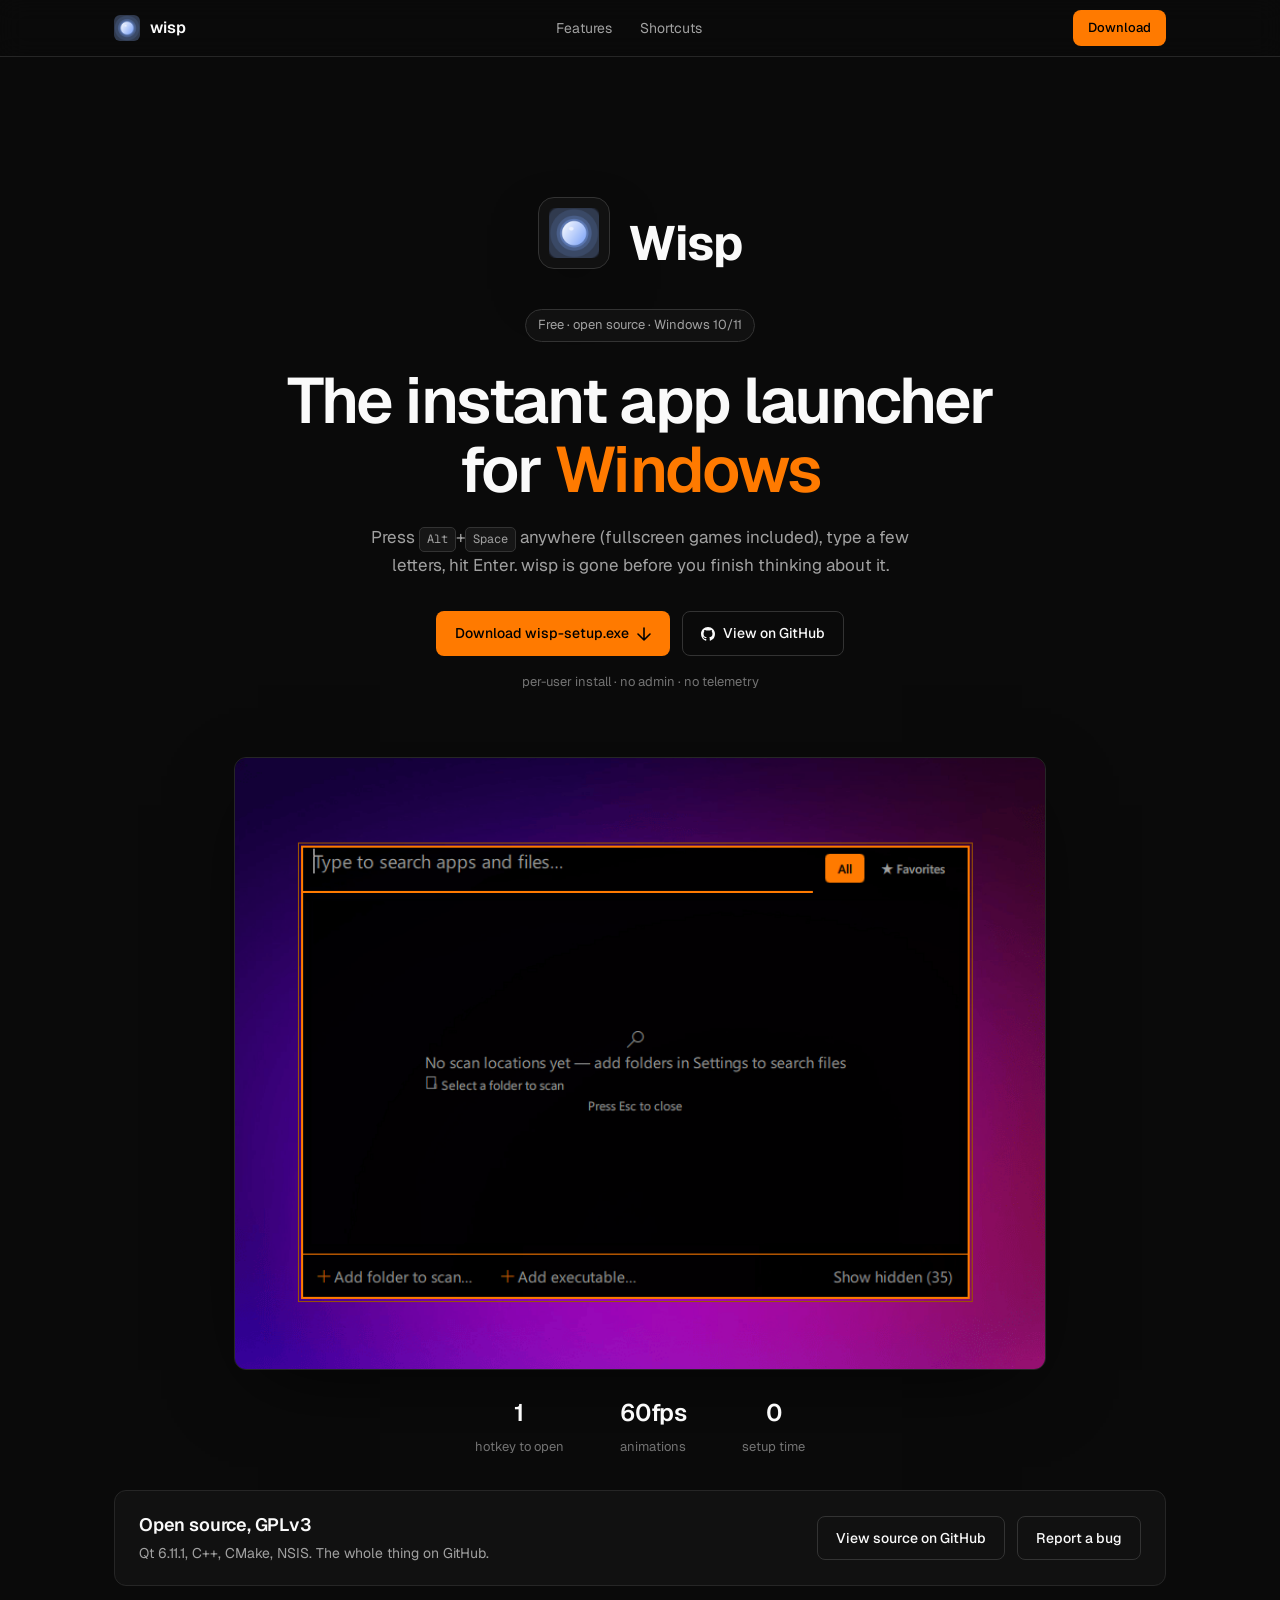
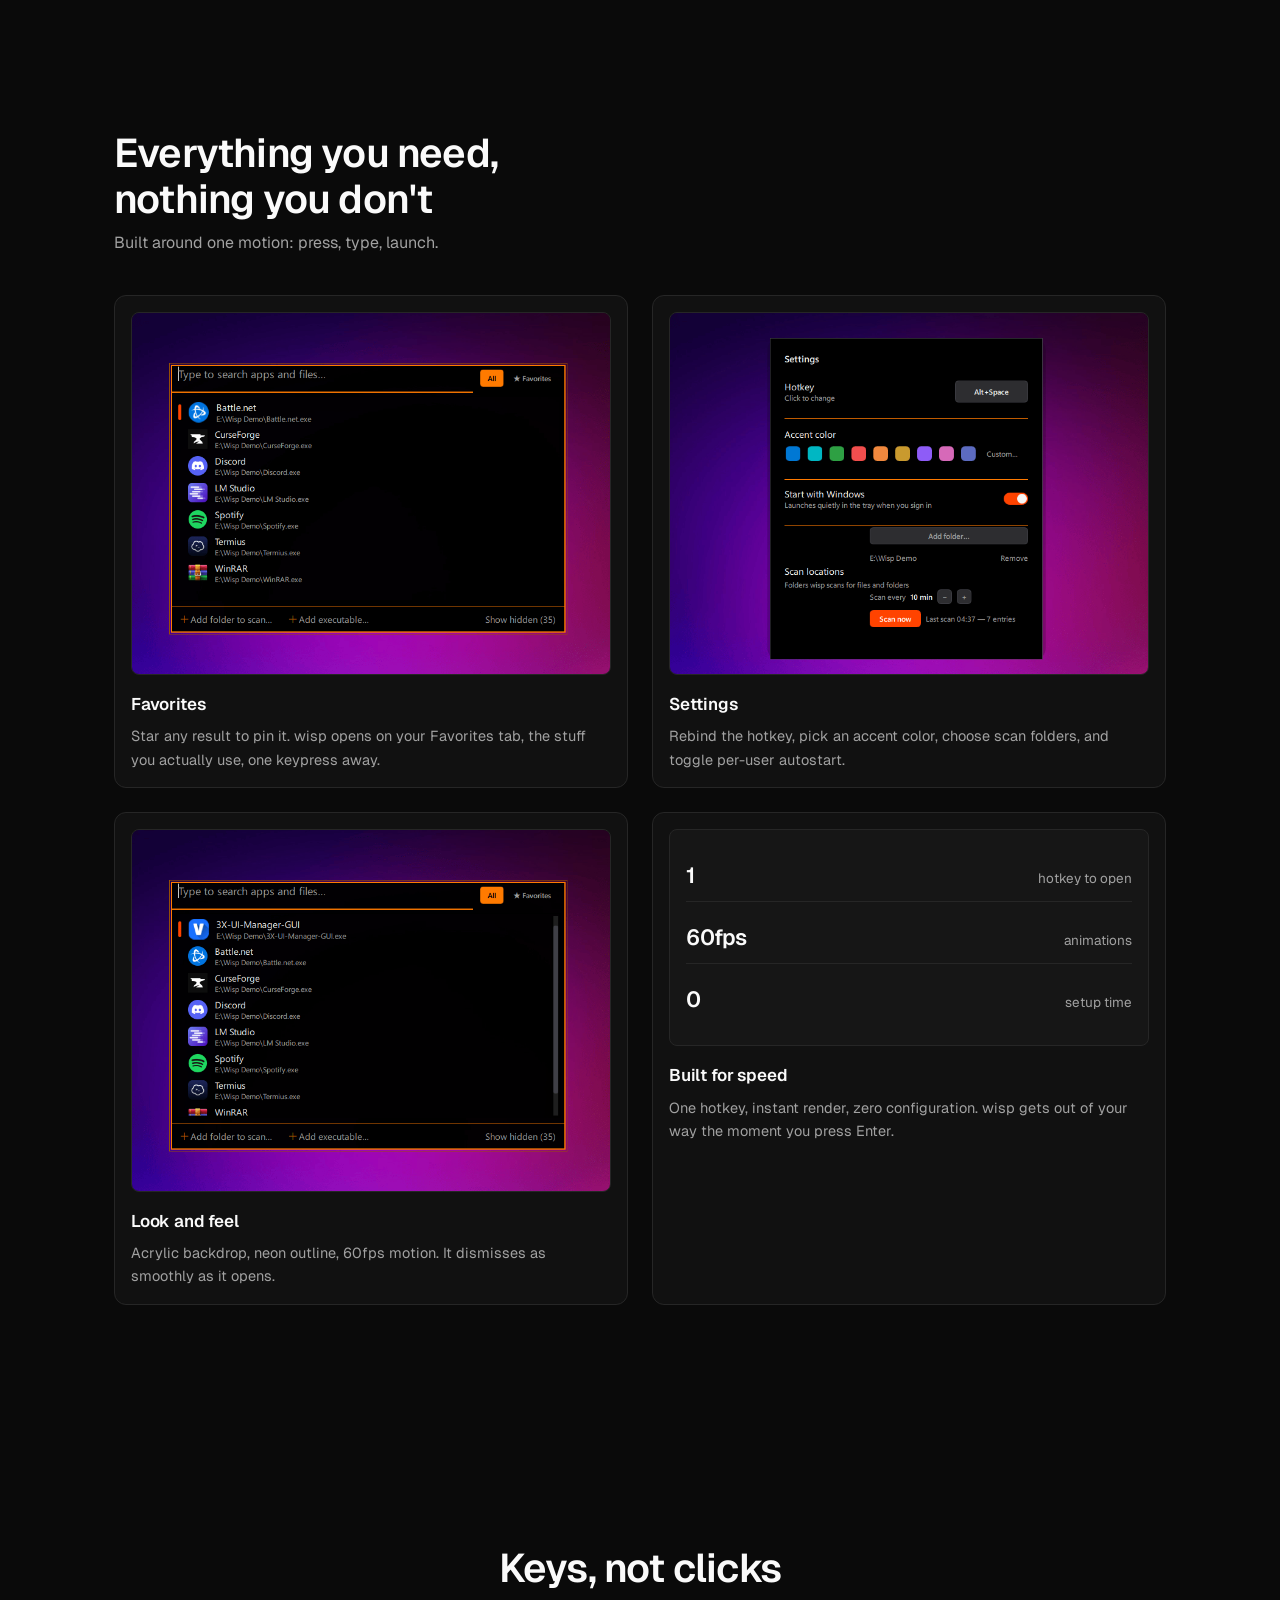
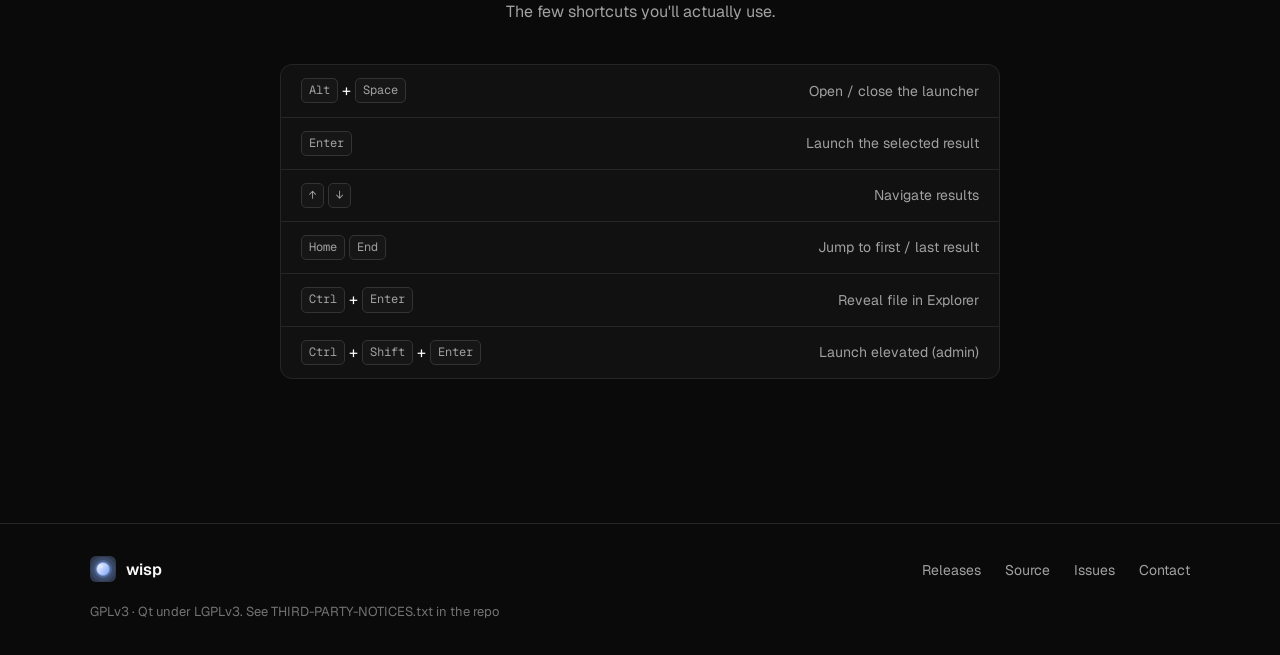
==== index.html @ 3f0ee471 "Replace duplicate shortcuts card with speed stats" ====
<!DOCTYPE html>
<html lang="en">
<head>
<meta charset="UTF-8">
<meta name="viewport" content="width=device-width, initial-scale=1.0">
<title>wisp | instant app launcher for Windows</title>
<meta name="description" content="wisp is an instant app launcher for Windows 10/11. Press Alt+Space, type a few letters, press Enter.">
<link rel="icon" href="data:image/svg+xml,%3Csvg xmlns='http://www.w3.org/2000/svg' viewBox='0 0 32 32'%3E%3Crect x='1' y='1' width='30' height='30' rx='6' fill='%23111111' stroke='%23FF7A00' stroke-width='2'/%3E%3Cpath d='M8 8h3v16H8zM13 11h3v13h-3zM18 8h3v16h-3z' fill='%23FF7A00'/%3E%3C/svg%3E">
<link rel="preconnect" href="https://fonts.googleapis.com">
<link rel="preconnect" href="https://fonts.gstatic.com" crossorigin>
<link href="https://fonts.googleapis.com/css2?family=Geist:wght@400;500;600;700&family=Geist+Mono:wght@400;500&display=swap" rel="stylesheet">
<link rel="stylesheet" href="assets/style.css">
</head>
<body>

<header class="nav">
  <div class="nav__inner">
    <a class="nav__brand" href="#top">
      <img class="nav__mark" src="assets/icons/wisp-01.png" alt="">
      <span class="nav__name">wisp</span>
    </a>
    <nav class="nav__links" aria-label="Primary">
      <a href="#features">Features</a>
      <a href="#shortcuts">Shortcuts</a>
    </nav>
    <div class="nav__actions">
      <a class="btn btn--primary btn--sm" href="https://github.com/ThisIsDara/Wisp/releases/latest">Download</a>
    </div>
  </div>
</header>

<main id="top">

  <section class="hero">
    <div class="hero__inner">
      <div class="hero__brand reveal">
        <img class="hero__icon" src="assets/icons/wisp-01.png" alt="wisp icon">
        <span class="hero__brand-name">Wisp</span>
      </div>
      <div class="badge reveal">Free · open source · Windows 10/11</div>
      <h1 class="hero__title reveal">The instant app launcher<br>for <span class="accent">Windows</span></h1>
      <p class="hero__lede reveal">
        Press <span class="key">Alt</span>+<span class="key">Space</span> anywhere (fullscreen games included),
        type a few letters, hit Enter. wisp is gone before you finish thinking about it.
      </p>
      <div class="hero__cta reveal">
        <a class="btn btn--primary" href="https://github.com/ThisIsDara/Wisp/releases/latest">
          Download wisp-setup.exe
          <svg width="14" height="14" viewBox="0 0 14 14" fill="none" aria-hidden="true"><path d="M7 1v12M1 7l6 6 6-6" stroke="currentColor" stroke-width="1.6" stroke-linecap="round" stroke-linejoin="round"/></svg>
        </a>
        <a class="btn btn--ghost" href="https://github.com/ThisIsDara/Wisp">
          <svg width="14" height="14" viewBox="0 0 16 16" fill="currentColor" aria-hidden="true"><path d="M8 0C3.58 0 0 3.58 0 8c0 3.54 2.29 6.53 5.47 7.59.4.07.55-.17.55-.38 0-.19-.01-.82-.01-1.49-2.01.37-2.53-.49-2.69-.94-.09-.23-.48-.94-.82-1.13-.28-.15-.68-.52-.01-.53.63-.01 1.08.58 1.23.82.72 1.21 1.87.87 2.33.66.07-.52.28-.87.51-1.07-1.78-.2-3.64-.89-3.64-3.95 0-.87.31-1.59.82-2.15-.08-.2-.36-1.02.08-2.12 0 0 .67-.21 2.2.82.64-.18 1.32-.27 2-.27s1.36.09 2 .27c1.53-1.04 2.2-.82 2.2-.82.44 1.1.16 1.92.08 2.12.51.56.82 1.27.82 2.15 0 3.07-1.87 3.75-3.65 3.95.29.25.54.73.54 1.48 0 1.07-.01 1.93-.01 2.2 0 .21.15.46.55.38A8.01 8.01 0 0 0 16 8c0-4.42-3.58-8-8-8Z"/></svg>
          View on GitHub
        </a>
      </div>
      <p class="hero__note reveal">per-user install · no admin · no telemetry</p>
    </div>
  </section>

  <section class="shot reveal">
    <div class="shot__frame">
      <img src="assets/gifs/instant-launch.gif" alt="wisp opening instantly and launching an app">
    </div>
    <div class="shot__stats">
      <div class="stat"><strong>1</strong><span>hotkey to open</span></div>
      <div class="stat"><strong>60fps</strong><span>animations</span></div>
      <div class="stat"><strong>0</strong><span>setup time</span></div>
    </div>
  </section>

  <section class="openband" id="open-source">
    <div class="openband__inner reveal">
      <div class="openband__copy">
        <h2 class="openband__title">Open source, GPLv3</h2>
        <p class="openband__sub">Qt 6.11.1, C++, CMake, NSIS. The whole thing on GitHub.</p>
      </div>
      <div class="openband__actions">
        <a class="btn btn--ghost" href="https://github.com/ThisIsDara/Wisp">View source on GitHub</a>
        <a class="btn btn--ghost" href="https://github.com/ThisIsDara/Wisp/issues">Report a bug</a>
      </div>
    </div>
  </section>

  <section class="features" id="features">
    <div class="section-head reveal">
      <h2 class="section-title">Everything you need,<br>nothing you don't</h2>
      <p class="section-sub">Built around one motion: press, type, launch.</p>
    </div>

    <div class="feature-grid">
      <article class="feature-card reveal">
        <div class="feature-card__media">
          <img src="assets/gifs/favorites.gif" alt="starring a result as a favorite in wisp" loading="lazy">
        </div>
        <h3 class="feature-card__title">Favorites</h3>
        <p class="feature-card__text">Star any result to pin it. wisp opens on your Favorites tab, the stuff you actually use, one keypress away.</p>
      </article>

      <article class="feature-card reveal">
        <div class="feature-card__media">
          <img src="assets/gifs/settings.gif" alt="wisp settings window" loading="lazy">
        </div>
        <h3 class="feature-card__title">Settings</h3>
        <p class="feature-card__text">Rebind the hotkey, pick an accent color, choose scan folders, and toggle per-user autostart.</p>
      </article>

      <article class="feature-card reveal">
        <div class="feature-card__media">
          <img src="assets/gifs/feel.gif" alt="wisp look and feel" loading="lazy">
        </div>
        <h3 class="feature-card__title">Look and feel</h3>
        <p class="feature-card__text">Acrylic backdrop, neon outline, 60fps motion. It dismisses as smoothly as it opens.</p>
      </article>

      <article class="feature-card reveal">
        <div class="feature-card__media feature-card__media--plain">
          <div class="feature-card__stats">
            <div class="feature-card__stat"><strong>1</strong><span>hotkey to open</span></div>
            <div class="feature-card__stat"><strong>60fps</strong><span>animations</span></div>
            <div class="feature-card__stat"><strong>0</strong><span>setup time</span></div>
          </div>
        </div>
        <h3 class="feature-card__title">Built for speed</h3>
        <p class="feature-card__text">One hotkey, instant render, zero configuration. wisp gets out of your way the moment you press Enter.</p>
      </article>
    </div>
  </section>

  <section class="shortcuts" id="shortcuts">
    <div class="section-head section-head--center reveal">
      <h2 class="section-title">Keys, not clicks</h2>
      <p class="section-sub">The few shortcuts you'll actually use.</p>
    </div>

    <div class="keymap reveal">
      <div class="keymap__row"><span class="keymap__keys"><span class="key">Alt</span>+<span class="key">Space</span></span><span class="keymap__what">Open / close the launcher</span></div>
      <div class="keymap__row"><span class="keymap__keys"><span class="key">Enter</span></span><span class="keymap__what">Launch the selected result</span></div>
      <div class="keymap__row"><span class="keymap__keys"><span class="key">↑</span><span class="key">↓</span></span><span class="keymap__what">Navigate results</span></div>
      <div class="keymap__row"><span class="keymap__keys"><span class="key">Home</span><span class="key">End</span></span><span class="keymap__what">Jump to first / last result</span></div>
      <div class="keymap__row"><span class="keymap__keys"><span class="key">Ctrl</span>+<span class="key">Enter</span></span><span class="keymap__what">Reveal file in Explorer</span></div>
      <div class="keymap__row"><span class="keymap__keys"><span class="key">Ctrl</span>+<span class="key">Shift</span>+<span class="key">Enter</span></span><span class="keymap__what">Launch elevated (admin)</span></div>
    </div>
  </section>

</main>

<footer class="foot">
  <div class="foot__inner">
    <a class="foot__brand" href="#top">
      <img class="nav__mark" src="assets/icons/wisp-01.png" alt="">
      <span class="foot__name">wisp</span>
    </a>
    <ul class="foot__links">
      <li><a href="https://github.com/ThisIsDara/Wisp/releases">Releases</a></li>
      <li><a href="https://github.com/ThisIsDara/Wisp">Source</a></li>
      <li><a href="https://github.com/ThisIsDara/Wisp/issues">Issues</a></li>
      <li><a href="mailto:1380katana@gmail.com">Contact</a></li>
    </ul>
    <p class="foot__legal">GPLv3 · Qt under LGPLv3. See THIRD-PARTY-NOTICES.txt in the repo</p>
  </div>
</footer>

<script src="assets/app.js"></script>
</body>
</html>
---- assets/style.css ----
/* wisp website. Dark & simple (SaaS-style). Single orange accent on a
   near-black surface. Type: Geist (Linear/Vercel family). */

:root {
  --bg: #0a0a0a;
  --surface: #111111;
  --surface-2: #161616;
  --border: #262626;
  --border-strong: #333333;
  --text: #fafafa;
  --text-2: #a1a1a1;
  --text-3: #737373;
  --accent: #ff7a00;
  --accent-strong: #ff8f2a;
  --sans: "Geist", "Segoe UI Variable", "Segoe UI", sans-serif;
  --mono: "Geist Mono", ui-monospace, monospace;
  --radius: 12px;
  --radius-sm: 8px;
}

* { margin: 0; padding: 0; box-sizing: border-box; }

html { scroll-behavior: smooth; }

body {
  background: var(--bg);
  color: var(--text);
  font-family: var(--sans);
  font-size: 16px;
  line-height: 1.6;
  -webkit-font-smoothing: antialiased;
}

::selection { background: var(--accent); color: #000; }

a { color: inherit; }

/* ---------- nav ---------- */

.nav {
  position: sticky;
  top: 0;
  z-index: 100;
  background: rgba(10, 10, 10, 0.8);
  backdrop-filter: blur(12px);
  border-bottom: 1px solid var(--border);
}

.nav__inner {
  max-width: 1100px;
  margin: 0 auto;
  padding: 0 24px;
  height: 56px;
  display: flex;
  align-items: center;
  justify-content: space-between;
  gap: 24px;
}

.nav__brand { display: flex; align-items: center; gap: 10px; text-decoration: none; }

.nav__mark {
  width: 26px;
  height: 26px;
  border-radius: 6px;
  object-fit: contain;
}

.hero__icon {
  width: 88px;
  height: 88px;
  border-radius: 18px;
  border: 1px solid var(--border-strong);
  background: var(--surface);
  padding: 10px;
  object-fit: contain;
  margin-bottom: 20px;
  box-shadow: 0 16px 48px -16px rgba(0, 0, 0, 0.7);
}

.nav__name { font-weight: 600; font-size: 16px; letter-spacing: -0.01em; }

.nav__links { display: flex; gap: 28px; }

.nav__links a {
  color: var(--text-2);
  text-decoration: none;
  font-size: 14px;
  transition: color 140ms ease;
}

.nav__links a:hover { color: var(--text); }

.btn {
  display: inline-flex;
  align-items: center;
  justify-content: center;
  gap: 8px;
  padding: 10px 18px;
  border-radius: var(--radius-sm);
  font-family: var(--sans);
  font-size: 14px;
  font-weight: 500;
  text-decoration: none;
  cursor: pointer;
  border: 1px solid transparent;
  transition: background 140ms ease, border-color 140ms ease, color 140ms ease, transform 140ms ease;
}

.btn:hover { transform: translateY(-1px); }

.btn--sm { padding: 7px 14px; font-size: 13px; }

.btn--primary { background: var(--accent); color: #000; }

.btn--primary:hover { background: var(--accent-strong); }

.btn--ghost { border-color: var(--border-strong); color: var(--text); }

.btn--ghost:hover { border-color: var(--text-2); }

/* ---------- hero ---------- */

.hero { padding: clamp(80px, 12vw, 140px) 24px clamp(40px, 6vw, 64px); }

.hero__inner { max-width: 760px; margin: 0 auto; text-align: center; }

.badge {
  display: inline-block;
  padding: 5px 12px;
  border: 1px solid var(--border-strong);
  border-radius: 999px;
  background: var(--surface);
  color: var(--text-2);
  font-size: 13px;
  margin-bottom: 24px;
}

.hero__brand {
  display: flex;
  align-items: center;
  justify-content: center;
  gap: 18px;
  margin: 0 auto 20px;
}

.hero__icon {
  width: 72px;
  height: 72px;
  border-radius: 16px;
  border: 1px solid var(--border-strong);
  background: var(--surface);
  padding: 10px;
  object-fit: contain;
  box-shadow: 0 24px 64px -20px rgba(0, 0, 0, 0.8);
}

.hero__brand-name {
  font-size: clamp(34px, 5vw, 48px);
  font-weight: 700;
  letter-spacing: -0.02em;
}

.hero__title {
  font-size: clamp(40px, 6.5vw, 64px);
  font-weight: 600;
  letter-spacing: -0.03em;
  line-height: 1.08;
  margin-bottom: 20px;
}

.accent { color: var(--accent); }

.hero__lede {
  color: var(--text-2);
  font-size: 17px;
  max-width: 54ch;
  margin: 0 auto 32px;
}

.hero__cta { display: flex; gap: 12px; justify-content: center; flex-wrap: wrap; }

.hero__note {
  margin-top: 16px;
  color: var(--text-3);
  font-size: 13px;
}

/* ---------- hero shot ---------- */

.shot { padding: 0 24px 0; max-width: 860px; margin: 0 auto; }

.shot__frame {
  border: 1px solid var(--border);
  border-radius: var(--radius);
  overflow: hidden;
  background: var(--surface);
  box-shadow: 0 24px 80px -24px rgba(0, 0, 0, 0.8);
}

.shot__frame img { display: block; width: 100%; height: auto; }

.shot__stats {
  display: flex;
  justify-content: center;
  gap: 56px;
  padding: 24px 0 8px;
  flex-wrap: wrap;
}

.stat { text-align: center; }

.stat strong {
  display: block;
  font-size: 24px;
  font-weight: 600;
  letter-spacing: -0.02em;
  color: var(--text);
}

.stat span { font-size: 13px; color: var(--text-3); }

/* ---------- open source band ---------- */

.openband {
  padding: 24px;
  max-width: 1100px;
  margin: 0 auto;
}

.openband__inner {
  display: flex;
  align-items: center;
  justify-content: space-between;
  gap: 24px;
  flex-wrap: wrap;
  border: 1px solid var(--border);
  border-radius: var(--radius);
  background: var(--surface);
  padding: 20px 24px;
}

.openband__title { font-size: 18px; font-weight: 600; letter-spacing: -0.01em; }

.openband__sub { margin-top: 2px; color: var(--text-2); font-size: 14px; }

.openband__actions { display: flex; gap: 12px; flex-wrap: wrap; }

/* ---------- sections ---------- */

.features, .shortcuts, .build { padding: clamp(72px, 10vw, 120px) 24px; max-width: 1100px; margin: 0 auto; }

.section-head { margin-bottom: 40px; }

.section-head--center { text-align: center; }

.section-title {
  font-size: clamp(28px, 4vw, 40px);
  font-weight: 600;
  letter-spacing: -0.02em;
  line-height: 1.15;
}

.section-sub { margin-top: 8px; color: var(--text-2); }

/* ---------- feature cards ---------- */

.feature-grid {
  display: grid;
  grid-template-columns: repeat(auto-fit, minmax(min(420px, 100%), 1fr));
  gap: 24px;
}

.feature-card {
  border: 1px solid var(--border);
  border-radius: var(--radius);
  background: var(--surface);
  padding: 16px;
  transition: border-color 140ms ease;
}

.feature-card:hover { border-color: var(--border-strong); }

.feature-card__media {
  border-radius: var(--radius-sm);
  overflow: hidden;
  background: var(--surface-2);
  border: 1px solid var(--border);
}

.feature-card__media img { display: block; width: 100%; height: auto; }

.feature-card__media--plain { padding: 20px 16px; }

.feature-card__stats {
  display: flex;
  flex-direction: column;
  gap: 10px;
}

.feature-card__stat {
  display: flex;
  align-items: baseline;
  justify-content: space-between;
  gap: 12px;
  padding: 8px 0;
  border-bottom: 1px solid var(--border);
}

.feature-card__stat:last-child { border-bottom: none; }

.feature-card__stat strong { font-size: 22px; font-weight: 600; letter-spacing: -0.02em; }

.feature-card__stat span { color: var(--text-2); font-size: 13.5px; }

.feature-card__title { margin-top: 16px; font-size: 17px; font-weight: 600; letter-spacing: -0.01em; }

.feature-card__text { margin-top: 6px; color: var(--text-2); font-size: 14.5px; }

/* ---------- keycaps ---------- */

.key {
  display: inline-block;
  padding: 2px 7px;
  border-radius: 5px;
  border: 1px solid var(--border-strong);
  background: var(--surface-2);
  color: var(--text-2);
  font-family: var(--mono);
  font-size: 12px;
  line-height: 1.6;
  white-space: nowrap;
}

/* ---------- keymap ---------- */

.keymap {
  border: 1px solid var(--border);
  border-radius: var(--radius);
  background: var(--surface);
  max-width: 720px;
  margin: 0 auto;
  overflow: hidden;
}

.keymap__row {
  display: flex;
  align-items: center;
  justify-content: space-between;
  gap: 24px;
  padding: 13px 20px;
  border-bottom: 1px solid var(--border);
}

.keymap__row:last-child { border-bottom: none; }

.keymap__keys { display: flex; align-items: center; gap: 4px; }

.keymap__what { color: var(--text-2); font-size: 14px; }

.build__links { display: flex; gap: 12px; justify-content: center; margin-top: 28px; flex-wrap: wrap; }

/* ---------- footer ---------- */

.foot { border-top: 1px solid var(--border); padding: 32px 24px; margin-top: 24px; }

.foot__inner {
  max-width: 1100px;
  margin: 0 auto;
  display: flex;
  align-items: center;
  justify-content: space-between;
  gap: 20px;
  flex-wrap: wrap;
}

.foot__brand { display: flex; align-items: center; gap: 10px; text-decoration: none; }

.foot__name { font-weight: 600; }

.foot__links { list-style: none; display: flex; gap: 24px; }

.foot__links a { color: var(--text-2); text-decoration: none; font-size: 14px; transition: color 140ms ease; }

.foot__links a:hover { color: var(--text); }

.foot__legal { color: var(--text-3); font-size: 13px; width: 100%; }

/* ---------- reveal ---------- */

.reveal { opacity: 0; transform: translateY(12px); transition: opacity 500ms ease, transform 500ms ease; }

.reveal.in { opacity: 1; transform: none; }

/* stagger */
.hero .reveal:nth-child(1) { transition-delay: 0ms; }
.hero .reveal:nth-child(2) { transition-delay: 60ms; }
.hero .reveal:nth-child(3) { transition-delay: 120ms; }
.hero .reveal:nth-child(4) { transition-delay: 180ms; }
.hero .reveal:nth-child(5) { transition-delay: 240ms; }
.hero .reveal:nth-child(6) { transition-delay: 300ms; }
.feature-grid .reveal:nth-child(1) { transition-delay: 0ms; }
.feature-grid .reveal:nth-child(2) { transition-delay: 60ms; }
.feature-grid .reveal:nth-child(3) { transition-delay: 120ms; }
.feature-grid .reveal:nth-child(4) { transition-delay: 180ms; }

/* ---------- responsive ---------- */

@media (max-width: 640px) {
  .nav__links { display: none; }
  .shot__stats { gap: 32px; }
  .keymap__row { flex-direction: column; align-items: flex-start; gap: 8px; }
}

@media (prefers-reduced-motion: reduce) {
  *, *::before, *::after { transition: none !important; }
  .reveal { opacity: 1; transform: none; }
}
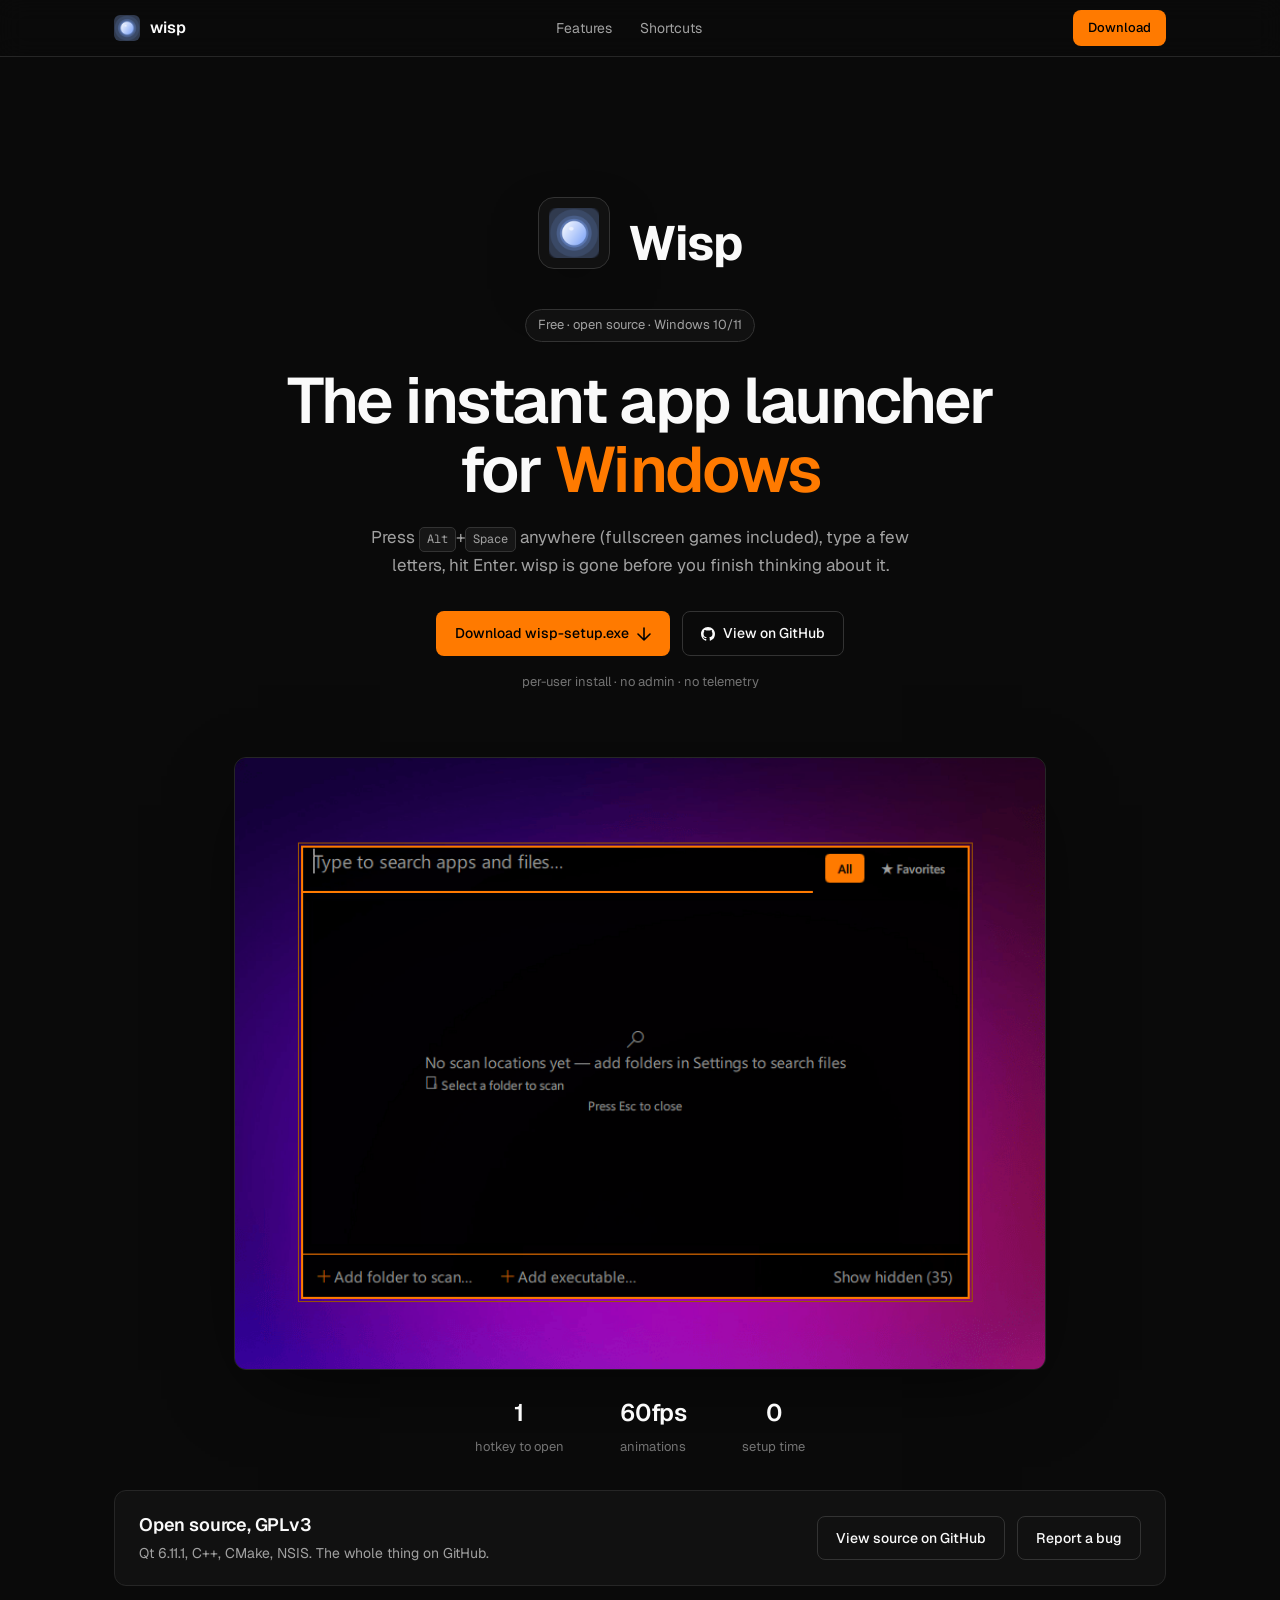
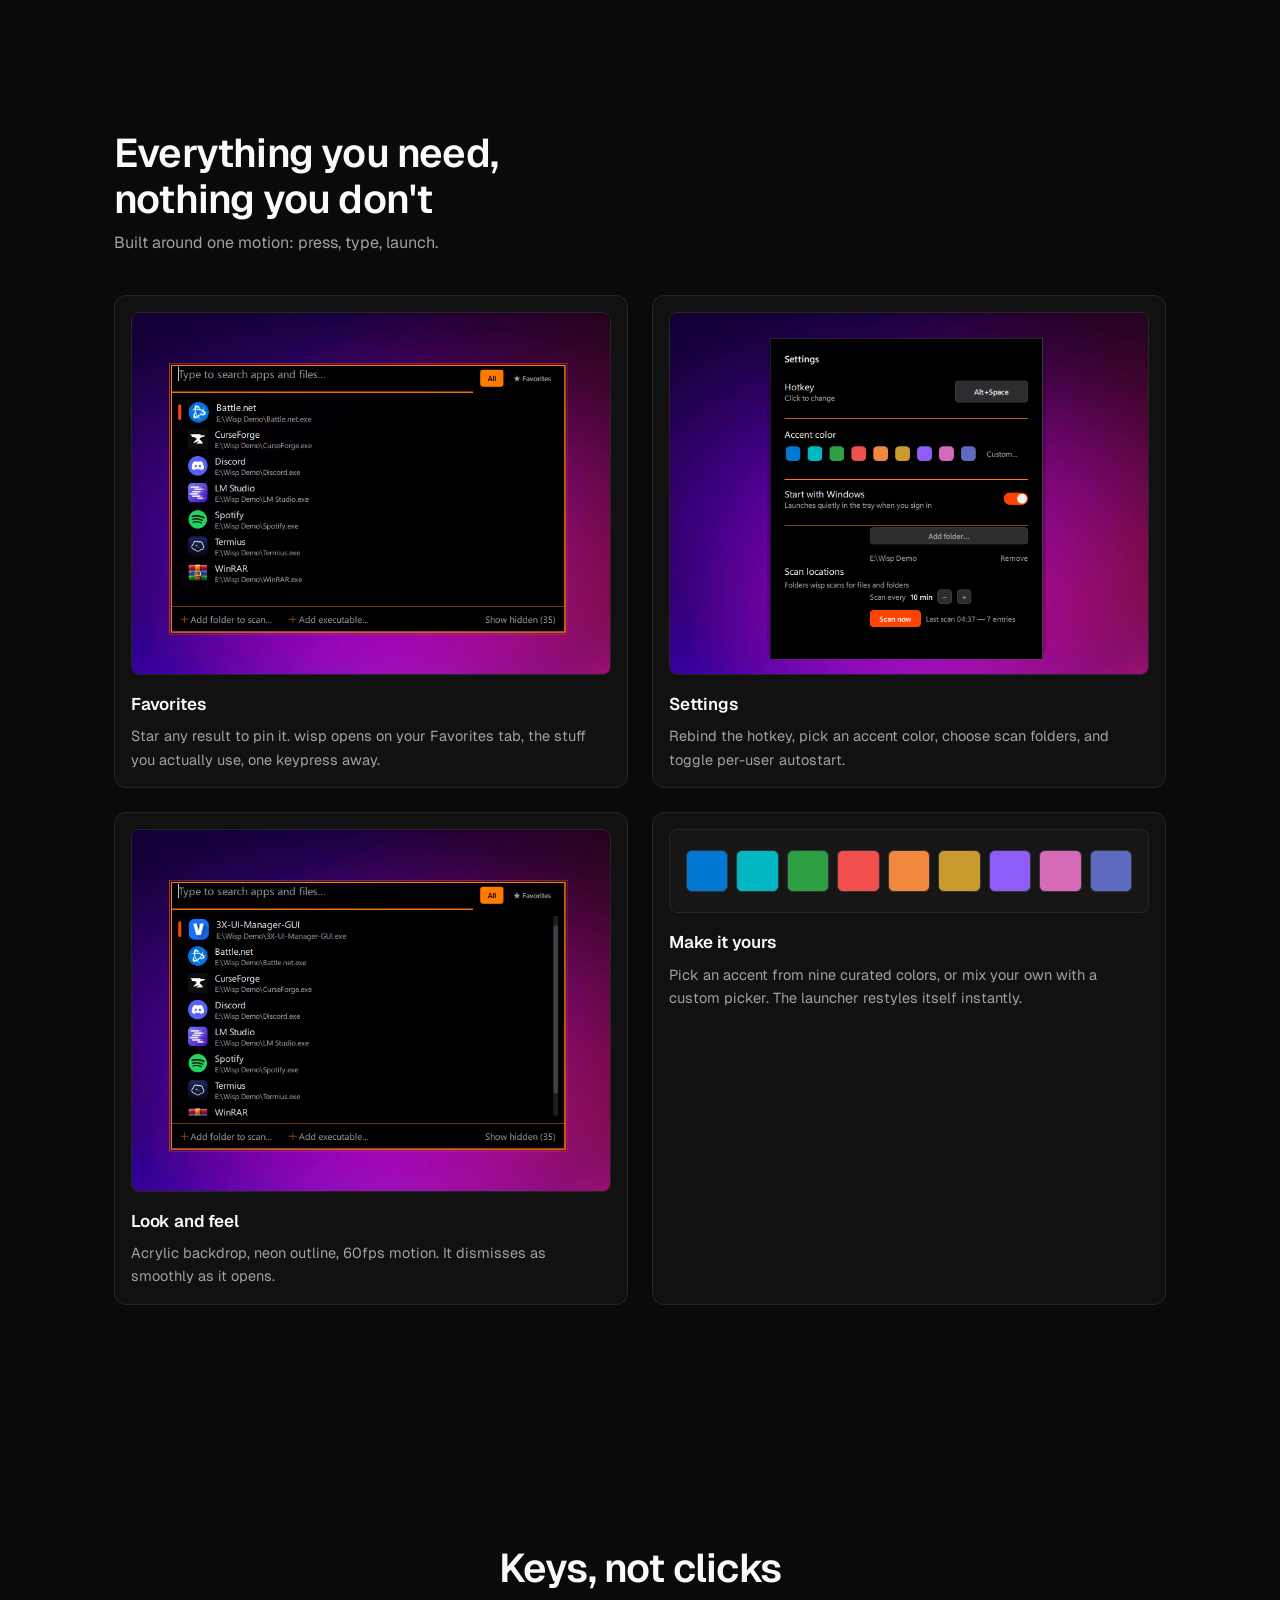
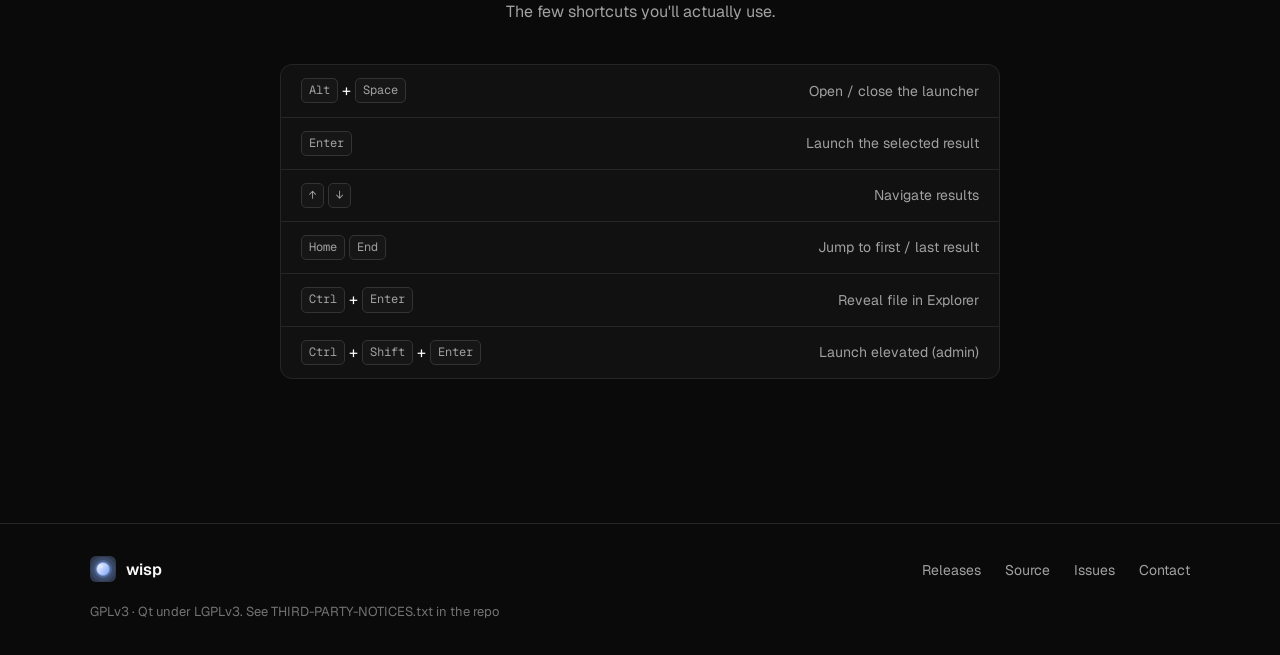
==== commit 139c8511: "Replace stats card with accent color swatches card" ====
--- a/index.html
+++ b/index.html
@@ -114,14 +114,20 @@
 
       <article class="feature-card reveal">
         <div class="feature-card__media feature-card__media--plain">
-          <div class="feature-card__stats">
-            <div class="feature-card__stat"><strong>1</strong><span>hotkey to open</span></div>
-            <div class="feature-card__stat"><strong>60fps</strong><span>animations</span></div>
-            <div class="feature-card__stat"><strong>0</strong><span>setup time</span></div>
+          <div class="feature-card__swatches">
+            <span class="swatch" style="background:#0078D4"></span>
+            <span class="swatch" style="background:#00B7C3"></span>
+            <span class="swatch" style="background:#2EA043"></span>
+            <span class="swatch" style="background:#F14E4E"></span>
+            <span class="swatch" style="background:#F0883E"></span>
+            <span class="swatch" style="background:#C99A2E"></span>
+            <span class="swatch" style="background:#8E5CF7"></span>
+            <span class="swatch" style="background:#D669B8"></span>
+            <span class="swatch" style="background:#5C6BC0"></span>
           </div>
         </div>
-        <h3 class="feature-card__title">Built for speed</h3>
-        <p class="feature-card__text">One hotkey, instant render, zero configuration. wisp gets out of your way the moment you press Enter.</p>
+        <h3 class="feature-card__title">Make it yours</h3>
+        <p class="feature-card__text">Pick an accent from nine curated colors, or mix your own with a custom picker. The launcher restyles itself instantly.</p>
       </article>
     </div>
   </section>
--- a/assets/style.css
+++ b/assets/style.css
@@ -292,26 +292,17 @@
 
 .feature-card__media--plain { padding: 20px 16px; }
 
-.feature-card__stats {
-  display: flex;
-  flex-direction: column;
-  gap: 10px;
-}
-
-.feature-card__stat {
-  display: flex;
-  align-items: baseline;
-  justify-content: space-between;
-  gap: 12px;
-  padding: 8px 0;
-  border-bottom: 1px solid var(--border);
-}
-
-.feature-card__stat:last-child { border-bottom: none; }
-
-.feature-card__stat strong { font-size: 22px; font-weight: 600; letter-spacing: -0.02em; }
-
-.feature-card__stat span { color: var(--text-2); font-size: 13.5px; }
+.feature-card__swatches {
+  display: grid;
+  grid-template-columns: repeat(9, 1fr);
+  gap: 8px;
+}
+
+.swatch {
+  aspect-ratio: 1;
+  border-radius: 6px;
+  border: 1px solid var(--border-strong);
+}
 
 .feature-card__title { margin-top: 16px; font-size: 17px; font-weight: 600; letter-spacing: -0.01em; }
 
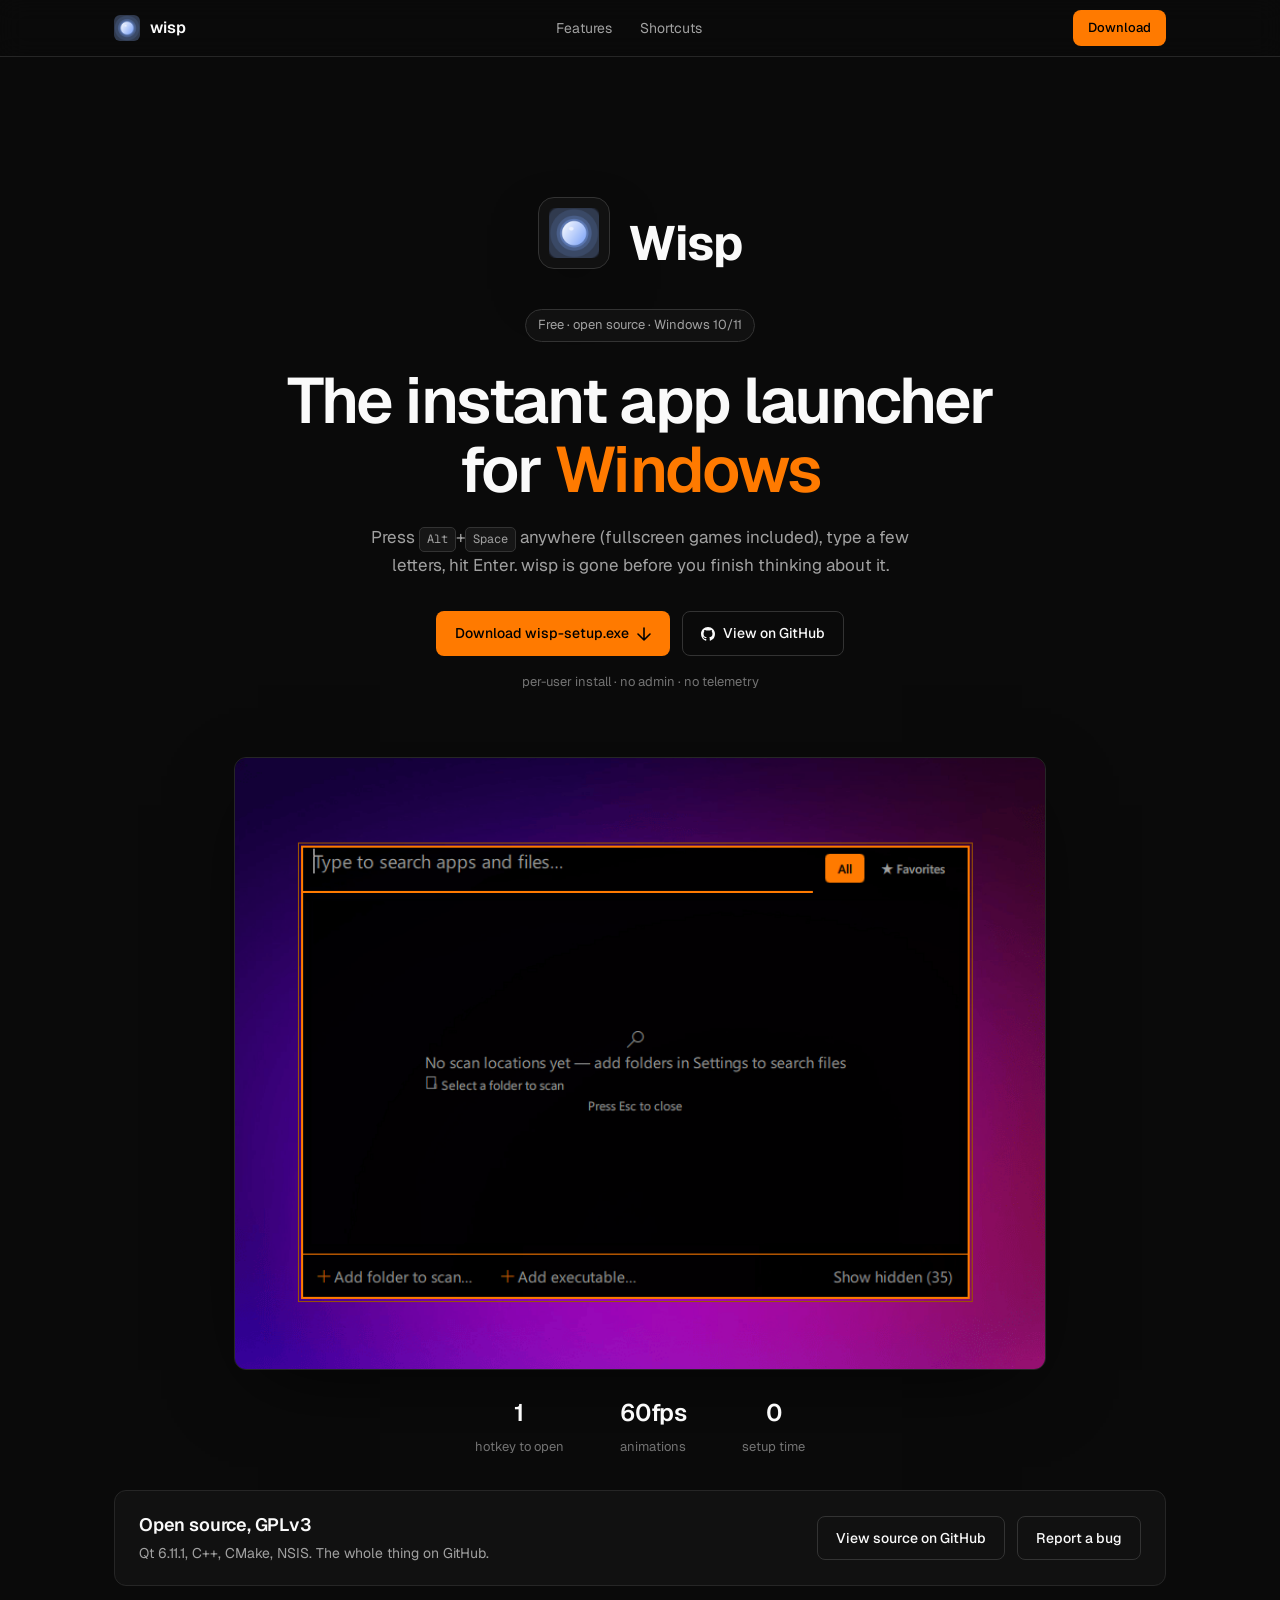
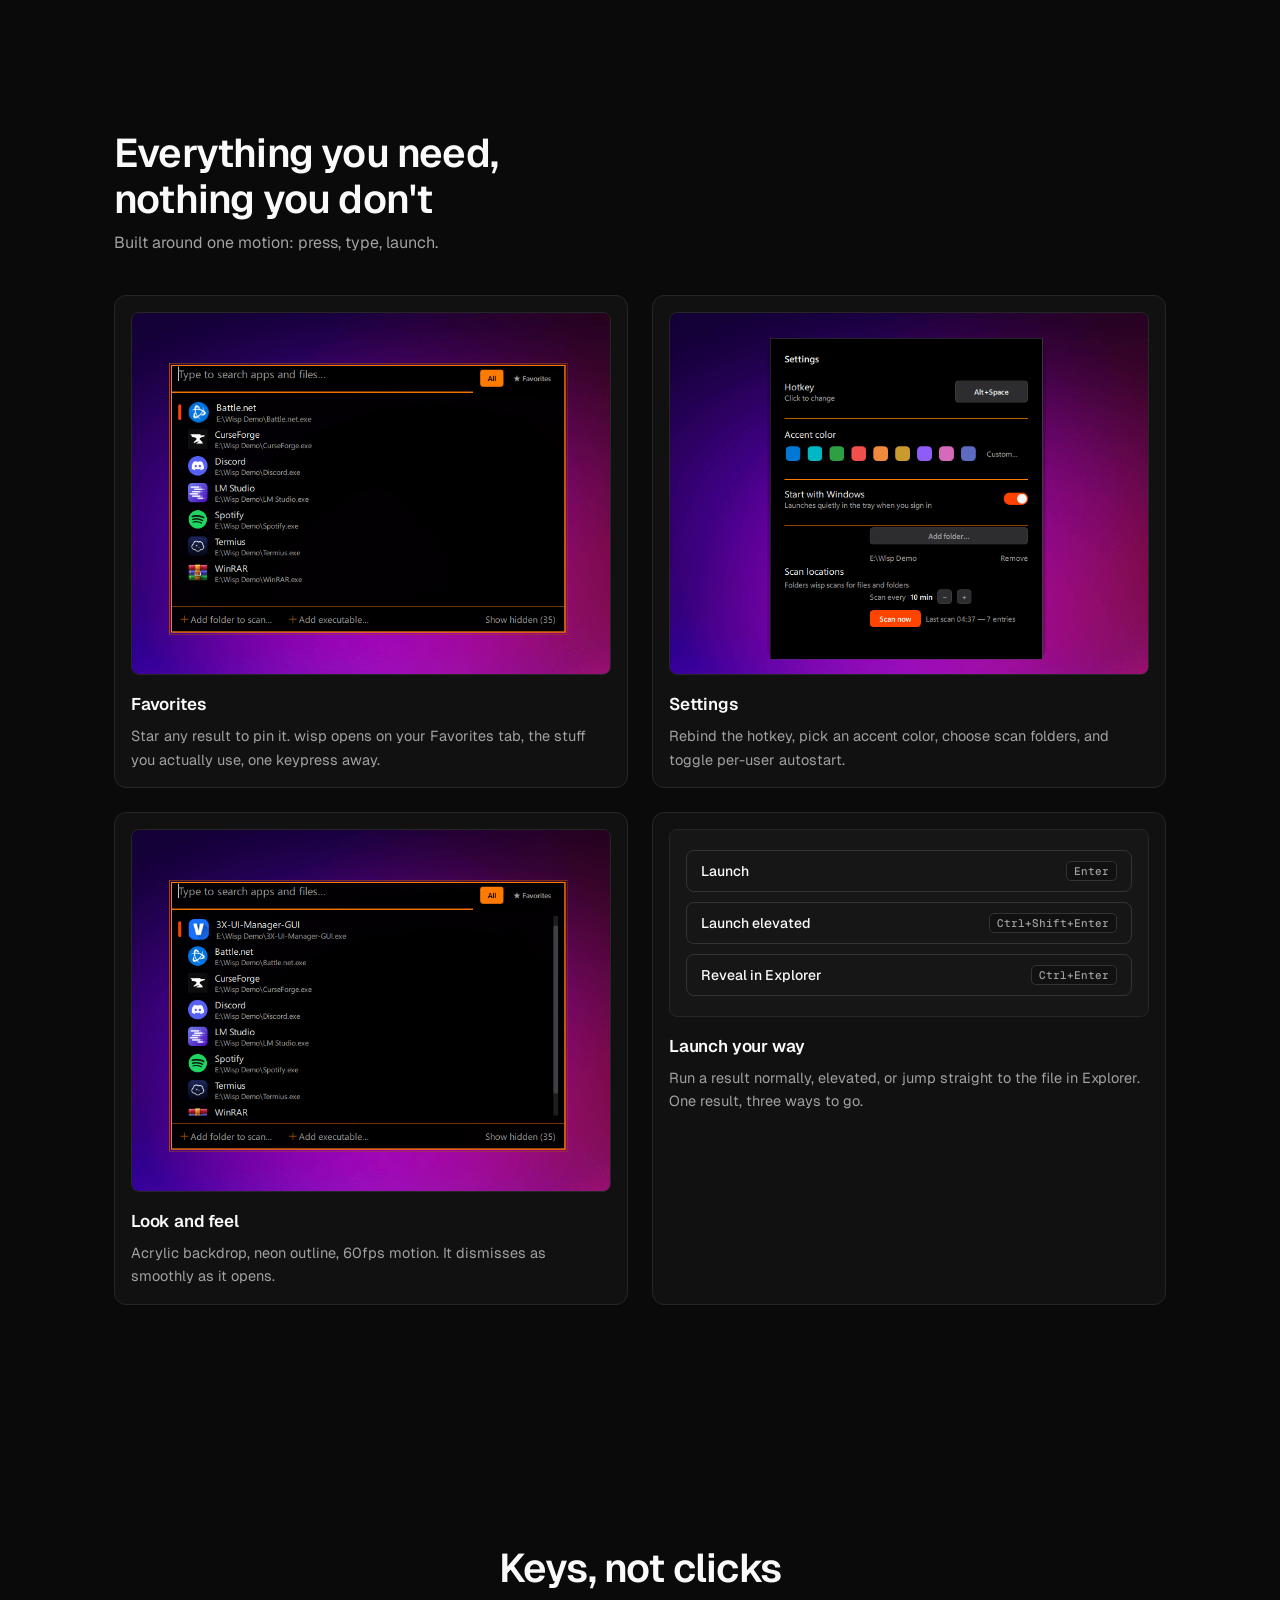
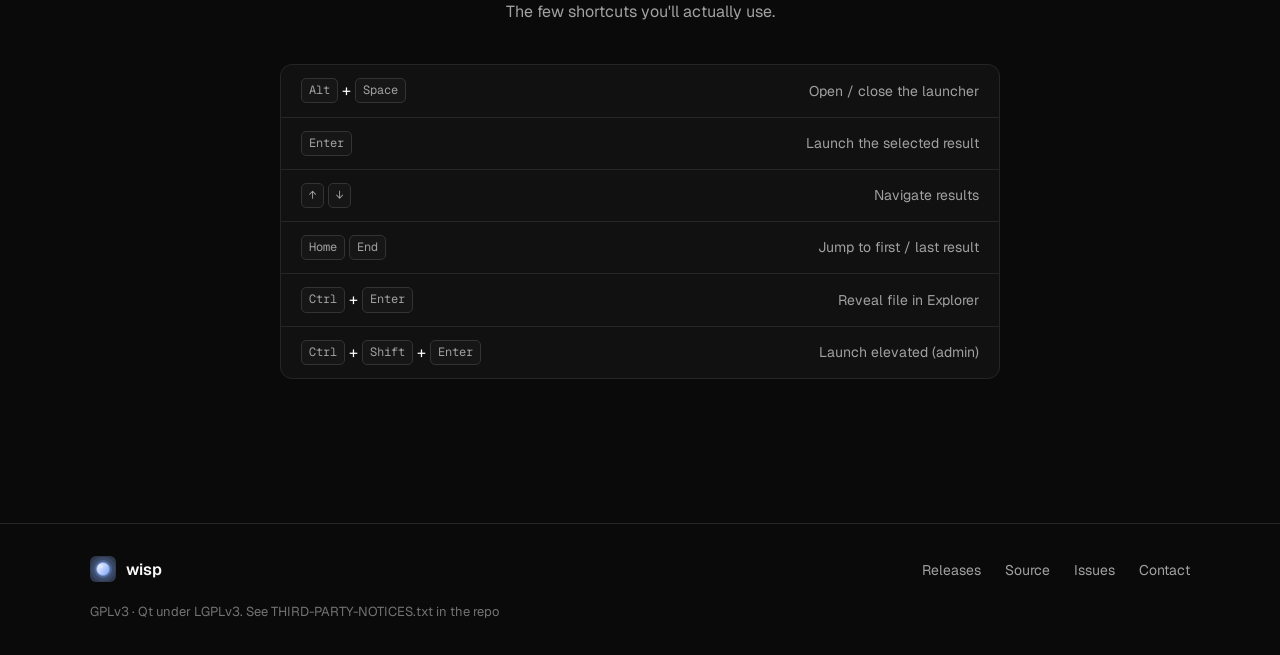
==== commit e48eae10: "Replace swatches card with launch-options buttons card" ====
--- a/index.html
+++ b/index.html
@@ -114,20 +114,14 @@
 
       <article class="feature-card reveal">
         <div class="feature-card__media feature-card__media--plain">
-          <div class="feature-card__swatches">
-            <span class="swatch" style="background:#0078D4"></span>
-            <span class="swatch" style="background:#00B7C3"></span>
-            <span class="swatch" style="background:#2EA043"></span>
-            <span class="swatch" style="background:#F14E4E"></span>
-            <span class="swatch" style="background:#F0883E"></span>
-            <span class="swatch" style="background:#C99A2E"></span>
-            <span class="swatch" style="background:#8E5CF7"></span>
-            <span class="swatch" style="background:#D669B8"></span>
-            <span class="swatch" style="background:#5C6BC0"></span>
+          <div class="feature-card__launch">
+            <button class="feature-btn" type="button"><span class="feature-btn__key">Enter</span>Launch</button>
+            <button class="feature-btn" type="button"><span class="feature-btn__key">Ctrl+Shift+Enter</span>Launch elevated</button>
+            <button class="feature-btn" type="button"><span class="feature-btn__key">Ctrl+Enter</span>Reveal in Explorer</button>
           </div>
         </div>
-        <h3 class="feature-card__title">Make it yours</h3>
-        <p class="feature-card__text">Pick an accent from nine curated colors, or mix your own with a custom picker. The launcher restyles itself instantly.</p>
+        <h3 class="feature-card__title">Launch your way</h3>
+        <p class="feature-card__text">Run a result normally, elevated, or jump straight to the file in Explorer. One result, three ways to go.</p>
       </article>
     </div>
   </section>
--- a/assets/style.css
+++ b/assets/style.css
@@ -292,16 +292,40 @@
 
 .feature-card__media--plain { padding: 20px 16px; }
 
-.feature-card__swatches {
-  display: grid;
-  grid-template-columns: repeat(9, 1fr);
-  gap: 8px;
-}
-
-.swatch {
-  aspect-ratio: 1;
-  border-radius: 6px;
-  border: 1px solid var(--border-strong);
+.feature-card__launch { display: flex; flex-direction: column; gap: 10px; }
+
+.feature-btn {
+  display: flex;
+  align-items: center;
+  justify-content: space-between;
+  gap: 12px;
+  width: 100%;
+  padding: 10px 14px;
+  border: 1px solid var(--border-strong);
+  border-radius: var(--radius-sm);
+  background: var(--surface-2);
+  color: var(--text);
+  font-family: var(--sans);
+  font-size: 14px;
+  font-weight: 500;
+  text-align: left;
+  cursor: default;
+  transition: border-color 140ms ease;
+}
+
+.feature-btn:hover { border-color: var(--accent); }
+
+.feature-btn__key {
+  order: 2;
+  flex-shrink: 0;
+  padding: 2px 7px;
+  border-radius: 5px;
+  border: 1px solid var(--border-strong);
+  background: var(--surface);
+  color: var(--text-2);
+  font-family: var(--mono);
+  font-size: 11px;
+  white-space: nowrap;
 }
 
 .feature-card__title { margin-top: 16px; font-size: 17px; font-weight: 600; letter-spacing: -0.01em; }
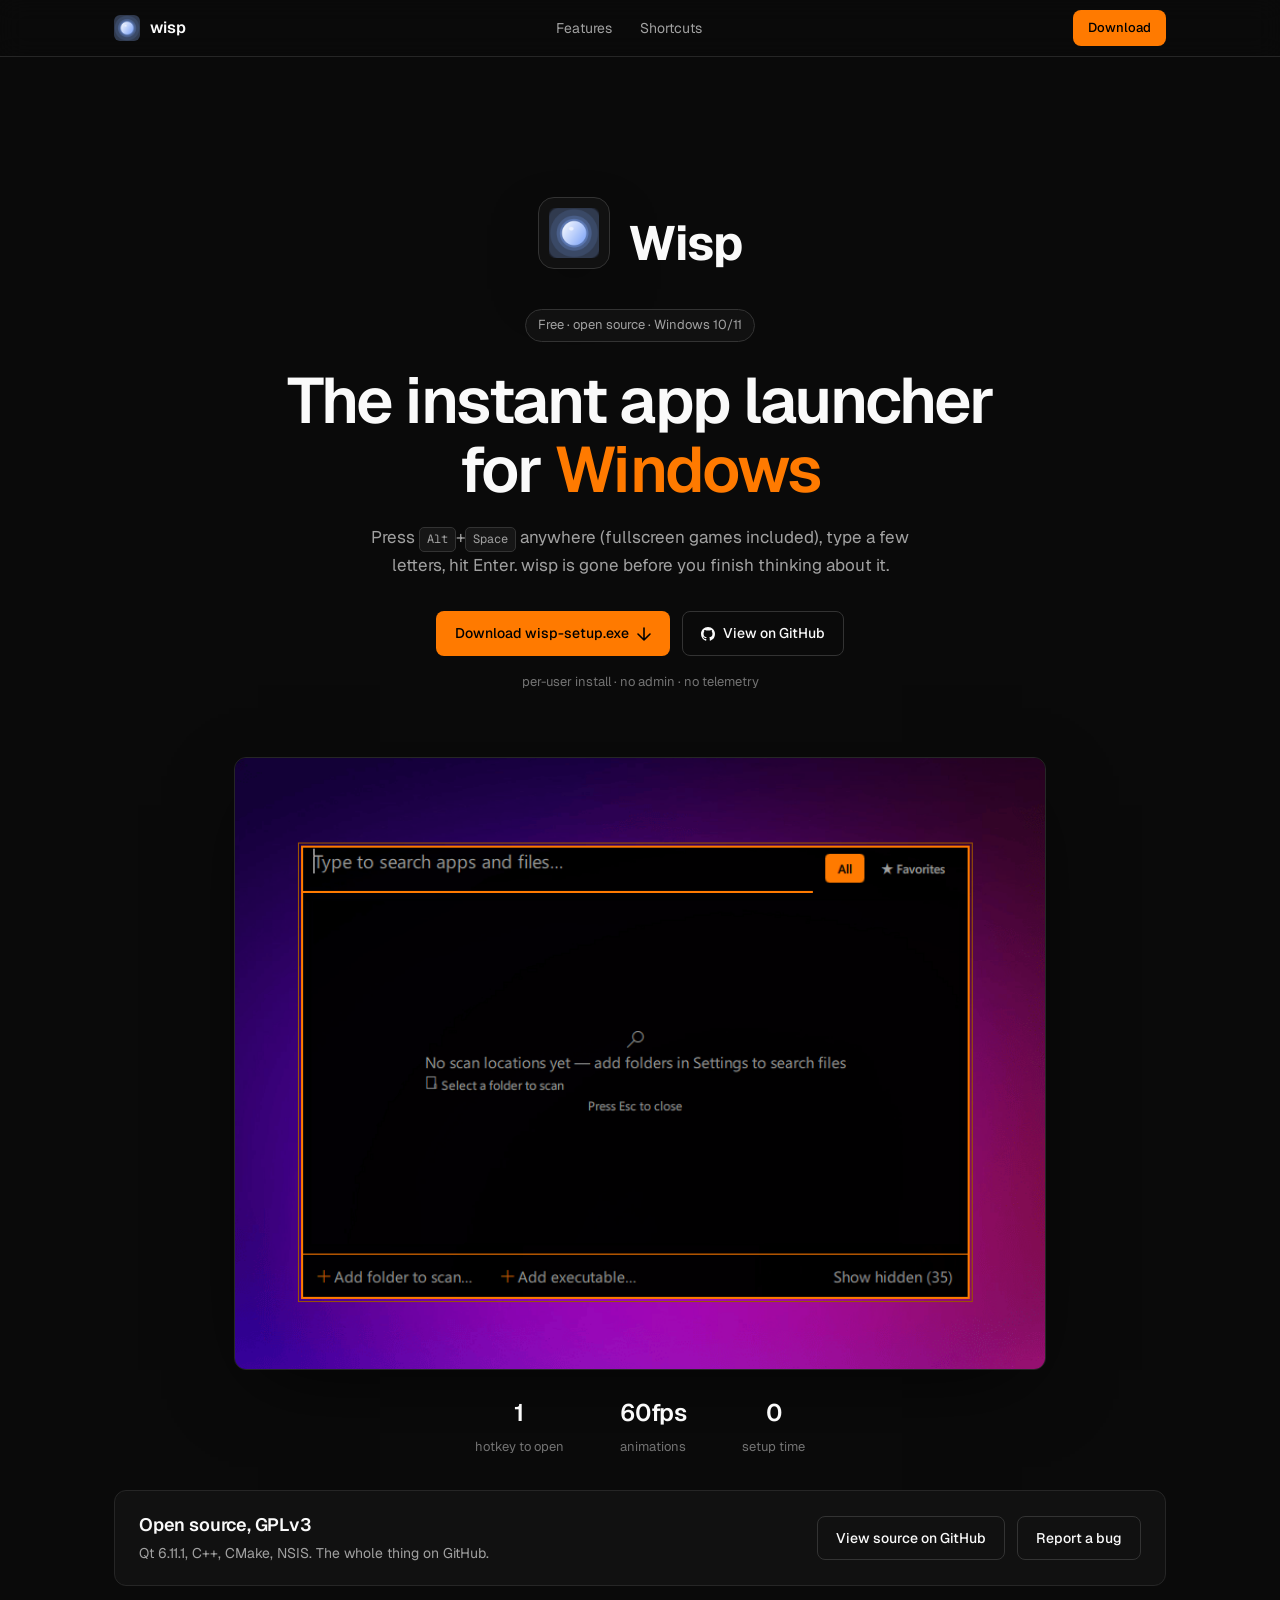
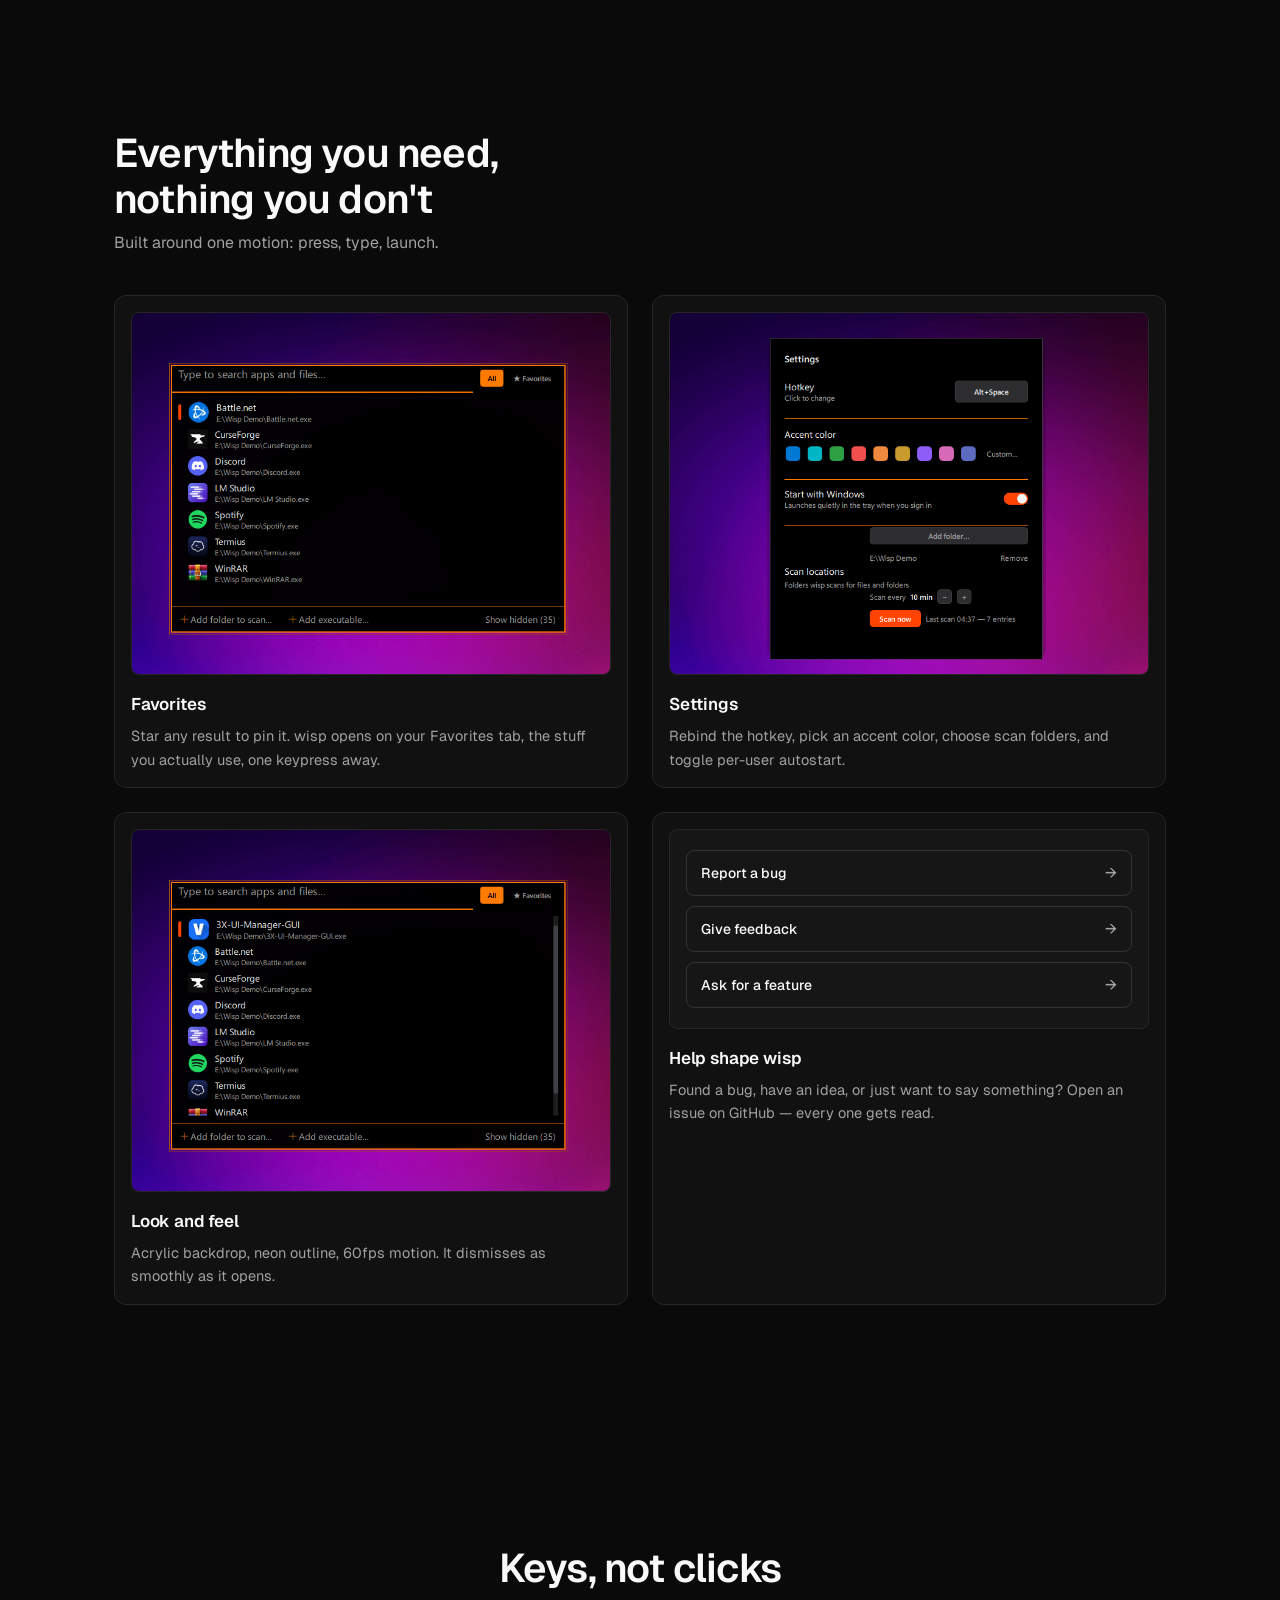
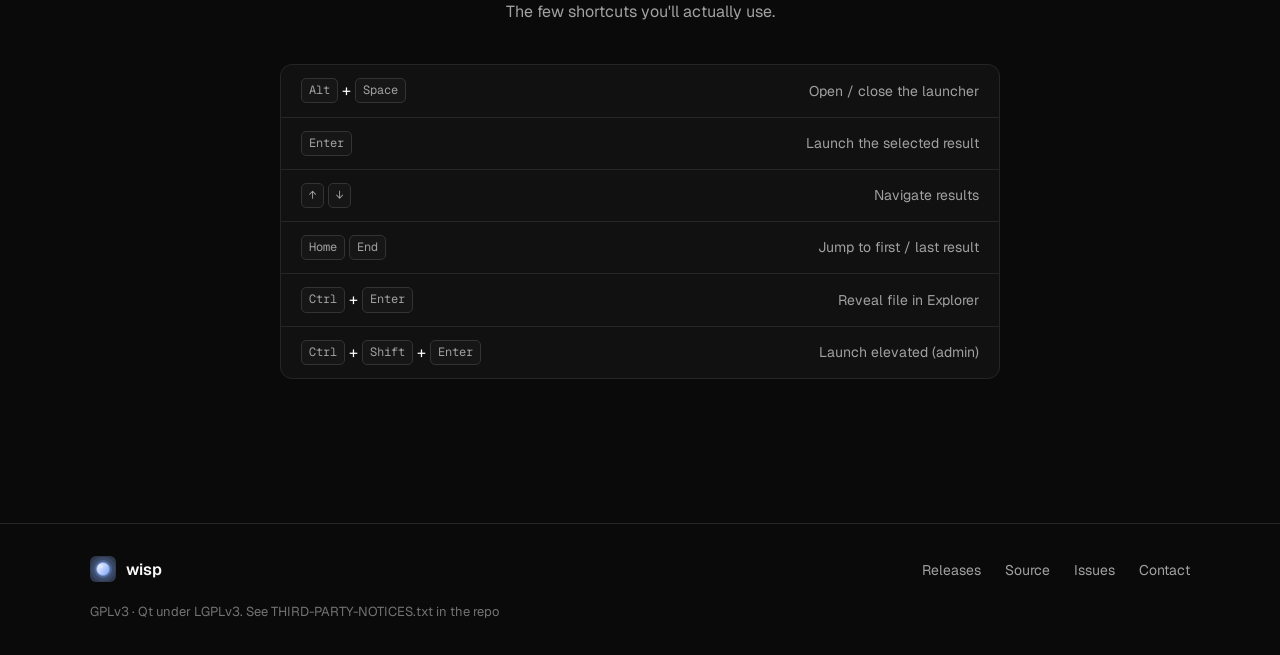
==== commit 8be72837: "Add bug report / feedback / feature request card" ====
--- a/index.html
+++ b/index.html
@@ -115,13 +115,13 @@
       <article class="feature-card reveal">
         <div class="feature-card__media feature-card__media--plain">
           <div class="feature-card__launch">
-            <button class="feature-btn" type="button"><span class="feature-btn__key">Enter</span>Launch</button>
-            <button class="feature-btn" type="button"><span class="feature-btn__key">Ctrl+Shift+Enter</span>Launch elevated</button>
-            <button class="feature-btn" type="button"><span class="feature-btn__key">Ctrl+Enter</span>Reveal in Explorer</button>
+            <a class="feature-btn" href="https://github.com/ThisIsDara/Wisp/issues/new?labels=bug" target="_blank" rel="noopener">Report a bug<span class="feature-btn__arrow">→</span></a>
+            <a class="feature-btn" href="https://github.com/ThisIsDara/Wisp/issues/new?labels=feedback" target="_blank" rel="noopener">Give feedback<span class="feature-btn__arrow">→</span></a>
+            <a class="feature-btn" href="https://github.com/ThisIsDara/Wisp/issues/new?labels=feature%20request" target="_blank" rel="noopener">Ask for a feature<span class="feature-btn__arrow">→</span></a>
           </div>
         </div>
-        <h3 class="feature-card__title">Launch your way</h3>
-        <p class="feature-card__text">Run a result normally, elevated, or jump straight to the file in Explorer. One result, three ways to go.</p>
+        <h3 class="feature-card__title">Help shape wisp</h3>
+        <p class="feature-card__text">Found a bug, have an idea, or just want to say something? Open an issue on GitHub — every one gets read.</p>
       </article>
     </div>
   </section>
--- a/assets/style.css
+++ b/assets/style.css
@@ -309,24 +309,20 @@
   font-size: 14px;
   font-weight: 500;
   text-align: left;
-  cursor: default;
+  text-decoration: none;
   transition: border-color 140ms ease;
 }
 
 .feature-btn:hover { border-color: var(--accent); }
 
-.feature-btn__key {
-  order: 2;
+.feature-btn__arrow {
   flex-shrink: 0;
-  padding: 2px 7px;
-  border-radius: 5px;
-  border: 1px solid var(--border-strong);
-  background: var(--surface);
   color: var(--text-2);
-  font-family: var(--mono);
-  font-size: 11px;
-  white-space: nowrap;
-}
+  font-size: 15px;
+  transition: transform 140ms ease, color 140ms ease;
+}
+
+.feature-btn:hover .feature-btn__arrow { transform: translateX(3px); color: var(--accent); }
 
 .feature-card__title { margin-top: 16px; font-size: 17px; font-weight: 600; letter-spacing: -0.01em; }
 
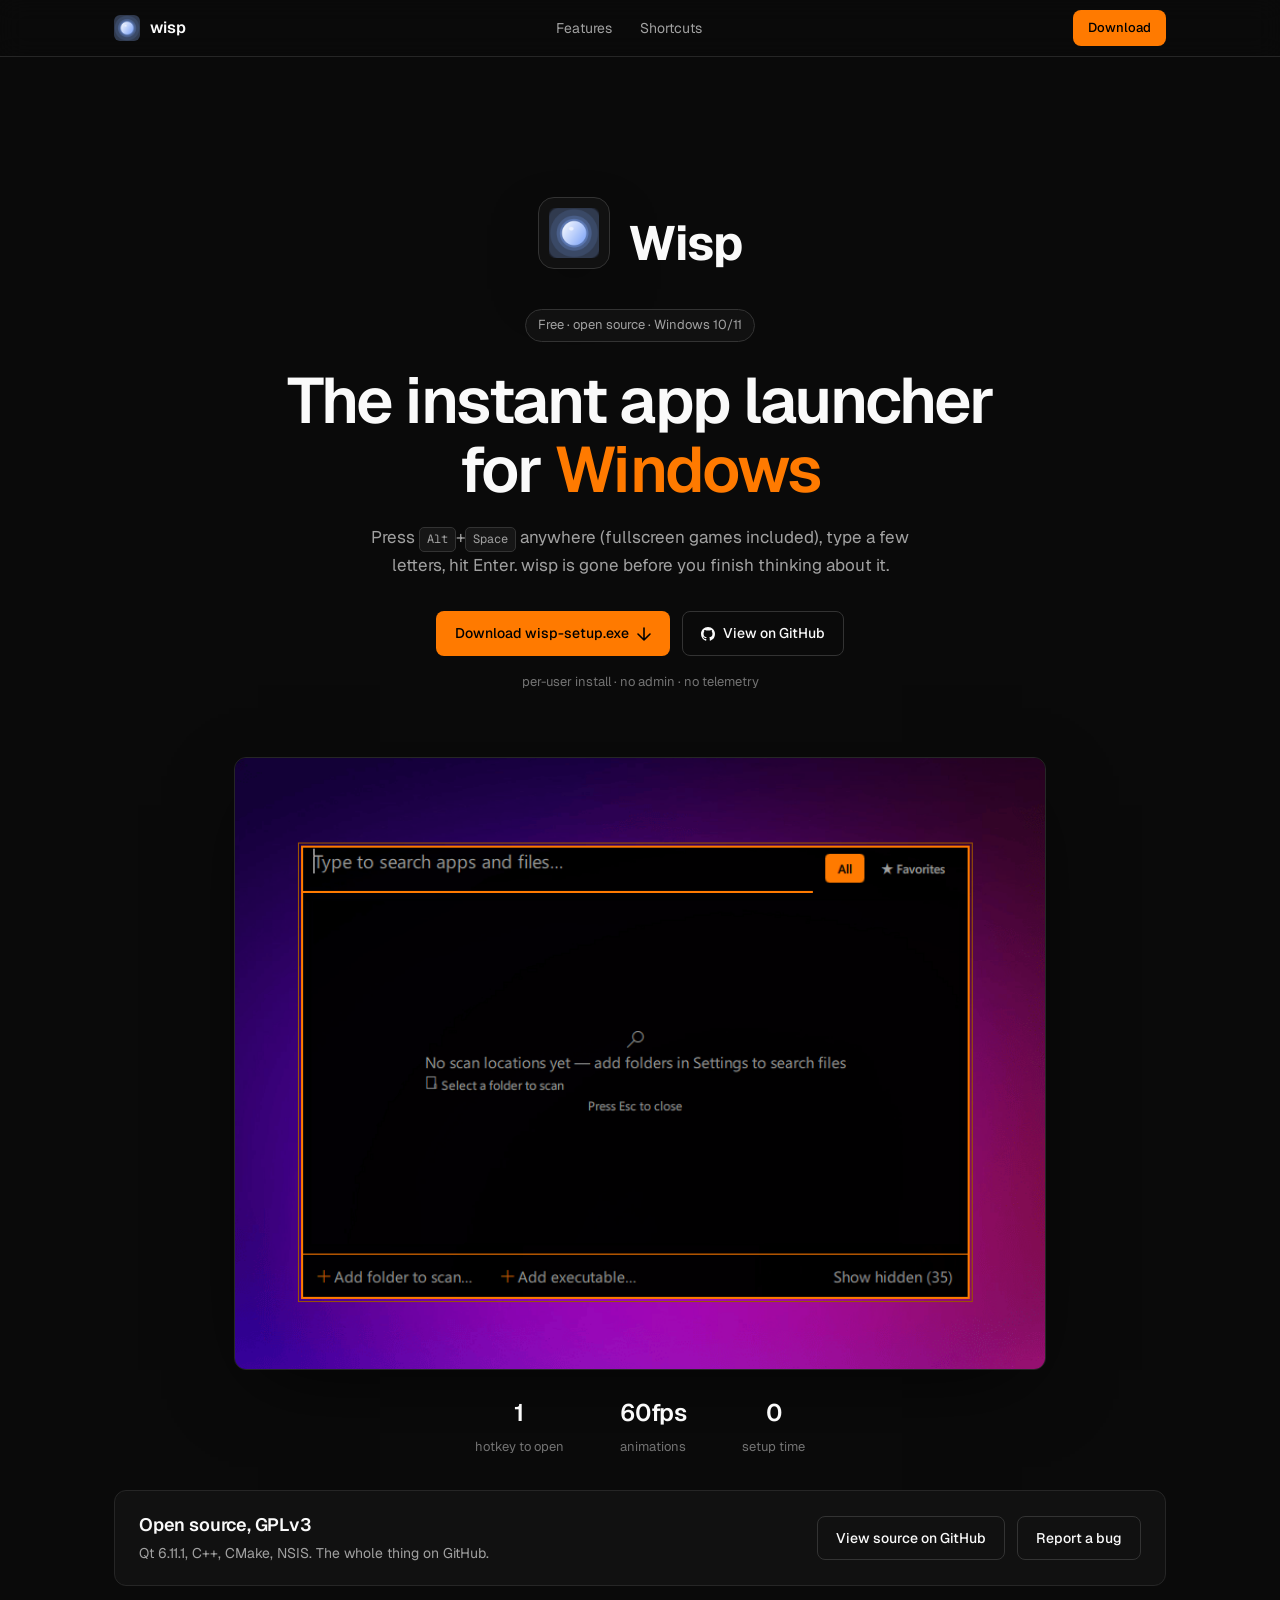
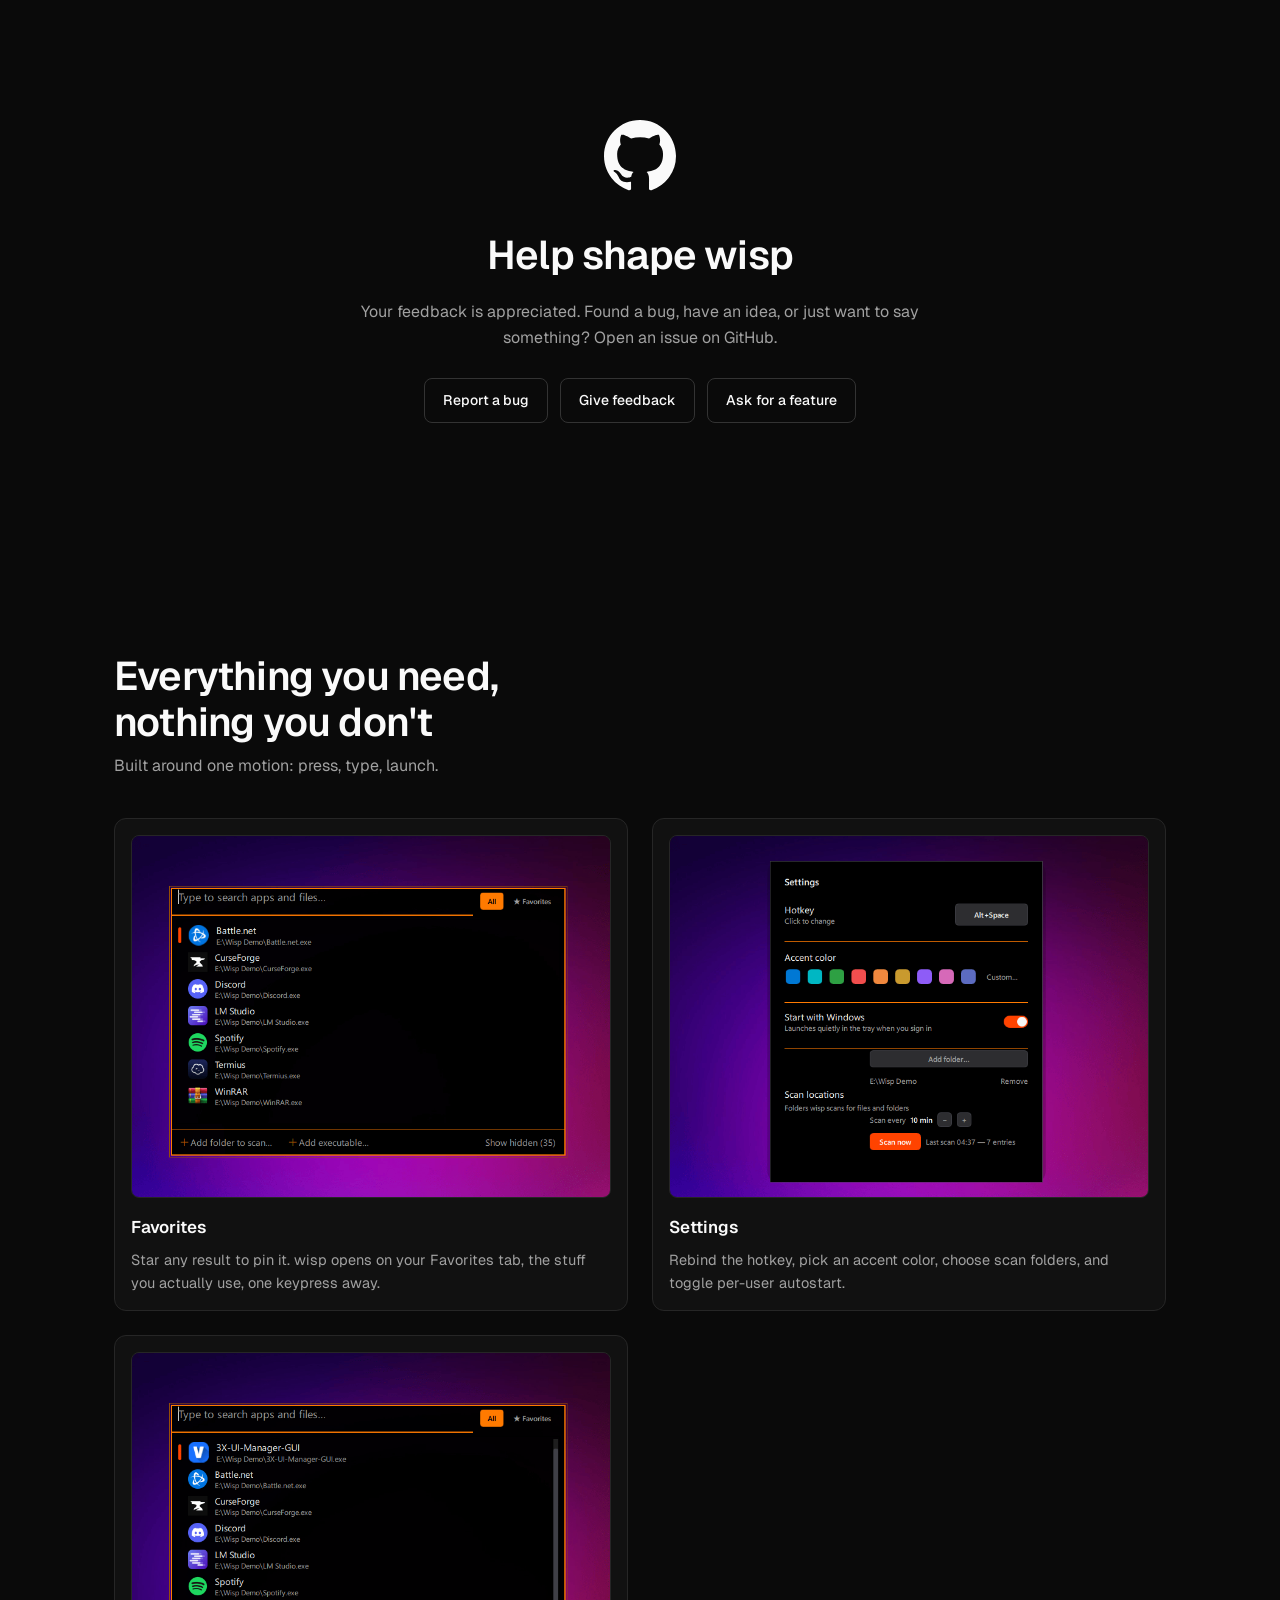
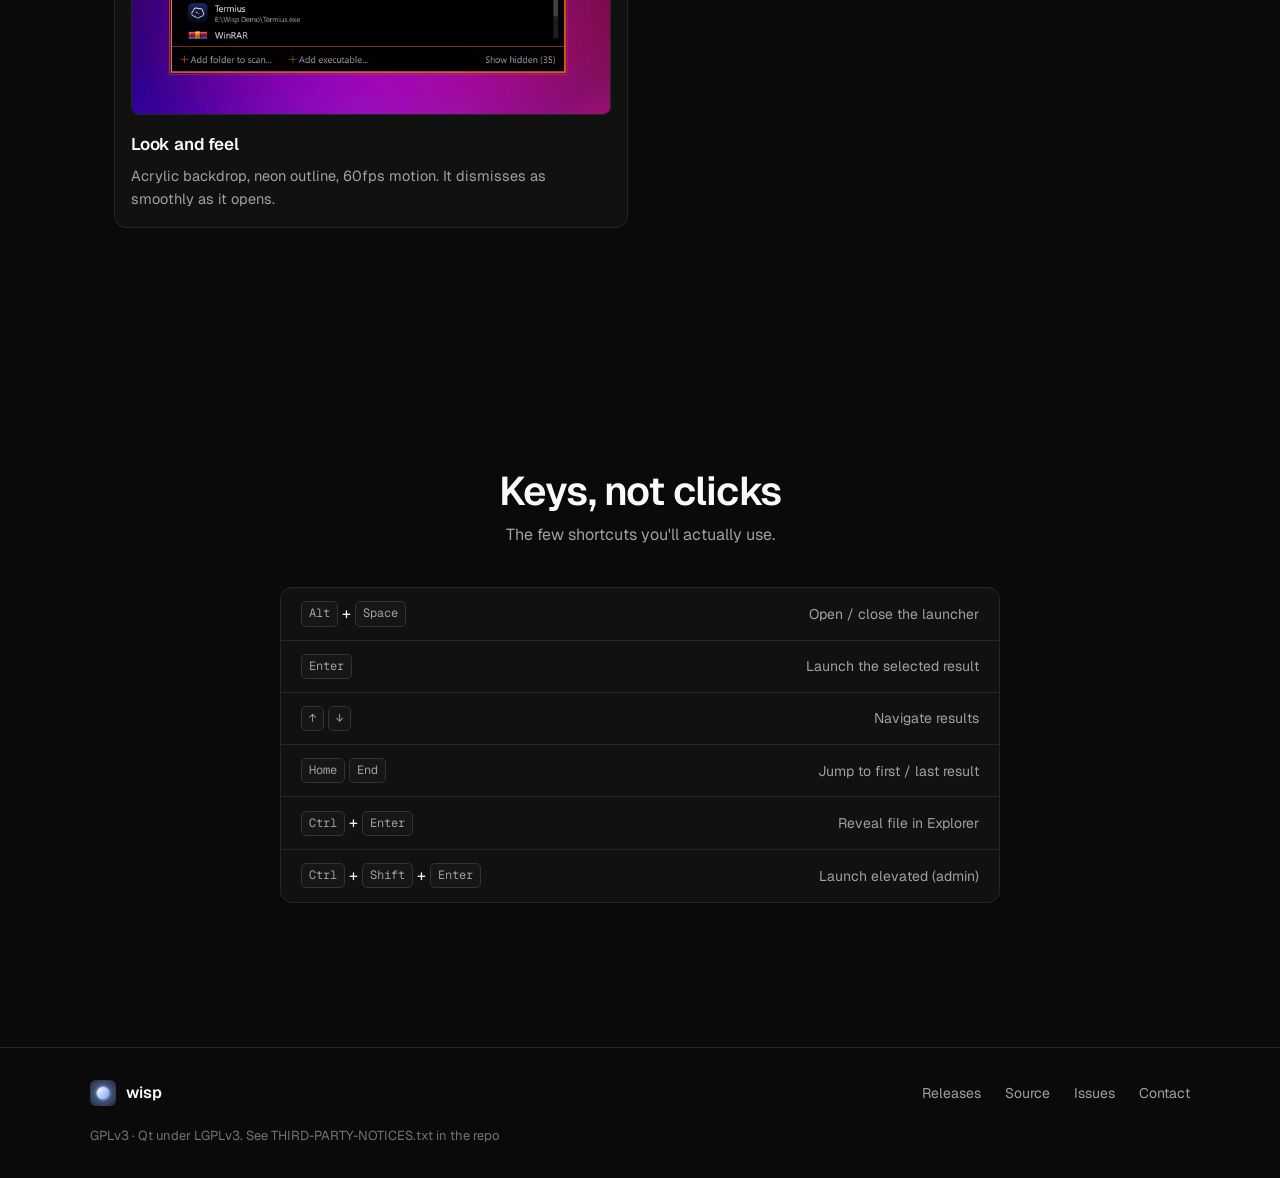
==== commit 16765f57: "Move feedback section to top of page with GitHub logo" ====
--- a/index.html
+++ b/index.html
@@ -81,6 +81,19 @@
     </div>
   </section>
 
+  <section class="help" id="feedback">
+    <div class="help__inner reveal">
+      <svg class="help__logo" width="72" height="72" viewBox="0 0 16 16" fill="currentColor" aria-hidden="true"><path d="M8 0C3.58 0 0 3.58 0 8c0 3.54 2.29 6.53 5.47 7.59.4.07.55-.17.55-.38 0-.19-.01-.82-.01-1.49-2.01.37-2.53-.49-2.69-.94-.09-.23-.48-.94-.82-1.13-.28-.15-.68-.52-.01-.53.63-.01 1.08.58 1.23.82.72 1.21 1.87.87 2.33.66.07-.52.28-.87.51-1.07-1.78-.2-3.64-.89-3.64-3.95 0-.87.31-1.59.82-2.15-.08-.2-.36-1.02.08-2.12 0 0 .67-.21 2.2.82.64-.18 1.32-.27 2-.27s1.36.09 2 .27c1.53-1.04 2.2-.82 2.2-.82.44 1.1.16 1.92.08 2.12.51.56.82 1.27.82 2.15 0 3.07-1.87 3.75-3.65 3.95.29.25.54.73.54 1.48 0 1.07-.01 1.93-.01 2.2 0 .21.15.46.55.38A8.01 8.01 0 0 0 16 8c0-4.42-3.58-8-8-8Z"/></svg>
+      <h2 class="help__title">Help shape wisp</h2>
+      <p class="help__sub">Your feedback is appreciated. Found a bug, have an idea, or just want to say something? Open an issue on GitHub.</p>
+      <div class="help__actions">
+        <a class="btn btn--ghost" href="https://github.com/ThisIsDara/Wisp/issues/new?labels=bug" target="_blank" rel="noopener">Report a bug</a>
+        <a class="btn btn--ghost" href="https://github.com/ThisIsDara/Wisp/issues/new?labels=feedback" target="_blank" rel="noopener">Give feedback</a>
+        <a class="btn btn--ghost" href="https://github.com/ThisIsDara/Wisp/issues/new?labels=feature%20request" target="_blank" rel="noopener">Ask for a feature</a>
+      </div>
+    </div>
+  </section>
+
   <section class="features" id="features">
     <div class="section-head reveal">
       <h2 class="section-title">Everything you need,<br>nothing you don't</h2>
@@ -110,18 +123,6 @@
         </div>
         <h3 class="feature-card__title">Look and feel</h3>
         <p class="feature-card__text">Acrylic backdrop, neon outline, 60fps motion. It dismisses as smoothly as it opens.</p>
-      </article>
-
-      <article class="feature-card reveal">
-        <div class="feature-card__media feature-card__media--plain">
-          <div class="feature-card__launch">
-            <a class="feature-btn" href="https://github.com/ThisIsDara/Wisp/issues/new?labels=bug" target="_blank" rel="noopener">Report a bug<span class="feature-btn__arrow">→</span></a>
-            <a class="feature-btn" href="https://github.com/ThisIsDara/Wisp/issues/new?labels=feedback" target="_blank" rel="noopener">Give feedback<span class="feature-btn__arrow">→</span></a>
-            <a class="feature-btn" href="https://github.com/ThisIsDara/Wisp/issues/new?labels=feature%20request" target="_blank" rel="noopener">Ask for a feature<span class="feature-btn__arrow">→</span></a>
-          </div>
-        </div>
-        <h3 class="feature-card__title">Help shape wisp</h3>
-        <p class="feature-card__text">Found a bug, have an idea, or just want to say something? Open an issue on GitHub — every one gets read.</p>
       </article>
     </div>
   </section>
--- a/assets/style.css
+++ b/assets/style.css
@@ -292,37 +292,27 @@
 
 .feature-card__media--plain { padding: 20px 16px; }
 
-.feature-card__launch { display: flex; flex-direction: column; gap: 10px; }
-
-.feature-btn {
-  display: flex;
-  align-items: center;
-  justify-content: space-between;
-  gap: 12px;
-  width: 100%;
-  padding: 10px 14px;
-  border: 1px solid var(--border-strong);
-  border-radius: var(--radius-sm);
-  background: var(--surface-2);
+/* ---------- help section ---------- */
+
+.help {
+  padding: clamp(64px, 10vw, 110px) 24px;
+  max-width: 1100px;
+  margin: 0 auto;
+}
+
+.help__inner { text-align: center; max-width: 640px; margin: 0 auto; }
+
+.help__logo {
+  display: inline-block;
   color: var(--text);
-  font-family: var(--sans);
-  font-size: 14px;
-  font-weight: 500;
-  text-align: left;
-  text-decoration: none;
-  transition: border-color 140ms ease;
-}
-
-.feature-btn:hover { border-color: var(--accent); }
-
-.feature-btn__arrow {
-  flex-shrink: 0;
-  color: var(--text-2);
-  font-size: 15px;
-  transition: transform 140ms ease, color 140ms ease;
-}
-
-.feature-btn:hover .feature-btn__arrow { transform: translateX(3px); color: var(--accent); }
+  margin-bottom: 24px;
+}
+
+.help__title { font-size: clamp(28px, 4vw, 40px); font-weight: 600; letter-spacing: -0.02em; }
+
+.help__sub { margin-top: 12px; color: var(--text-2); font-size: 16px; }
+
+.help__actions { display: flex; gap: 12px; justify-content: center; margin-top: 28px; flex-wrap: wrap; }
 
 .feature-card__title { margin-top: 16px; font-size: 17px; font-weight: 600; letter-spacing: -0.01em; }
 
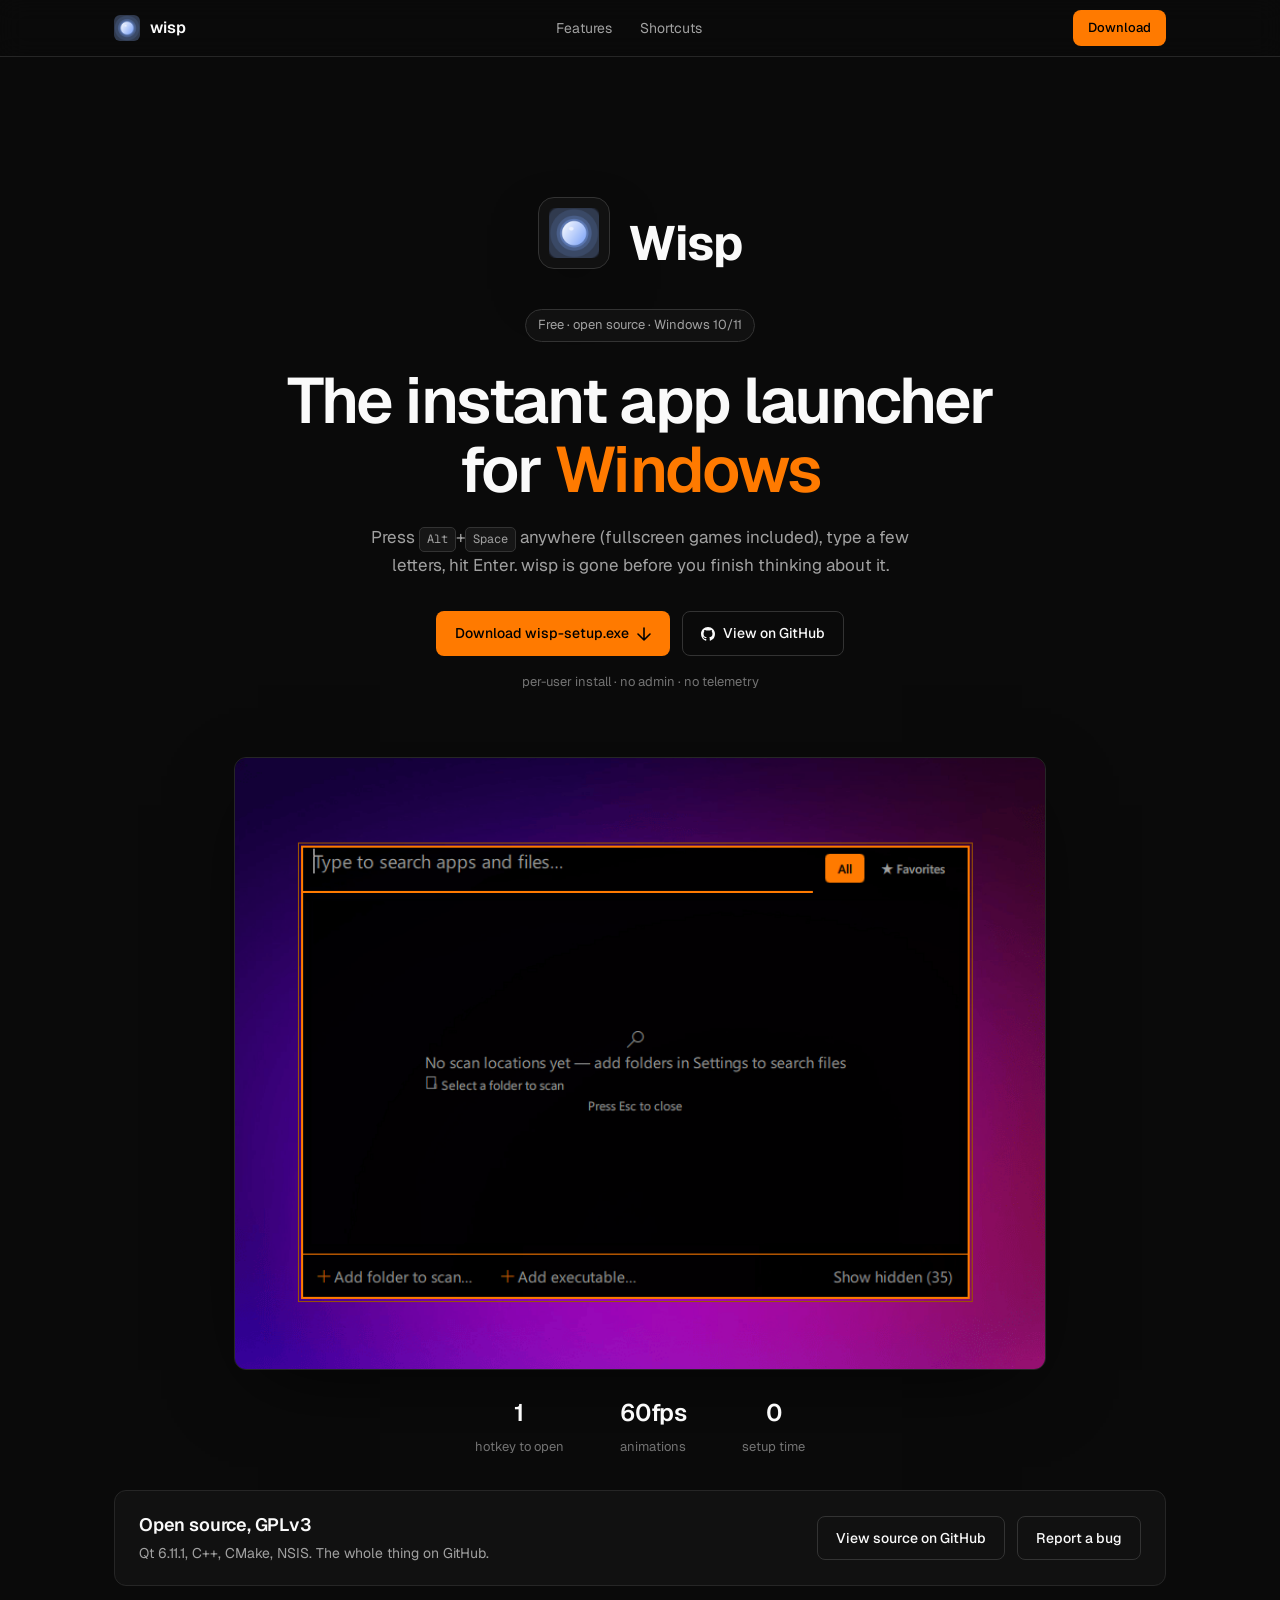
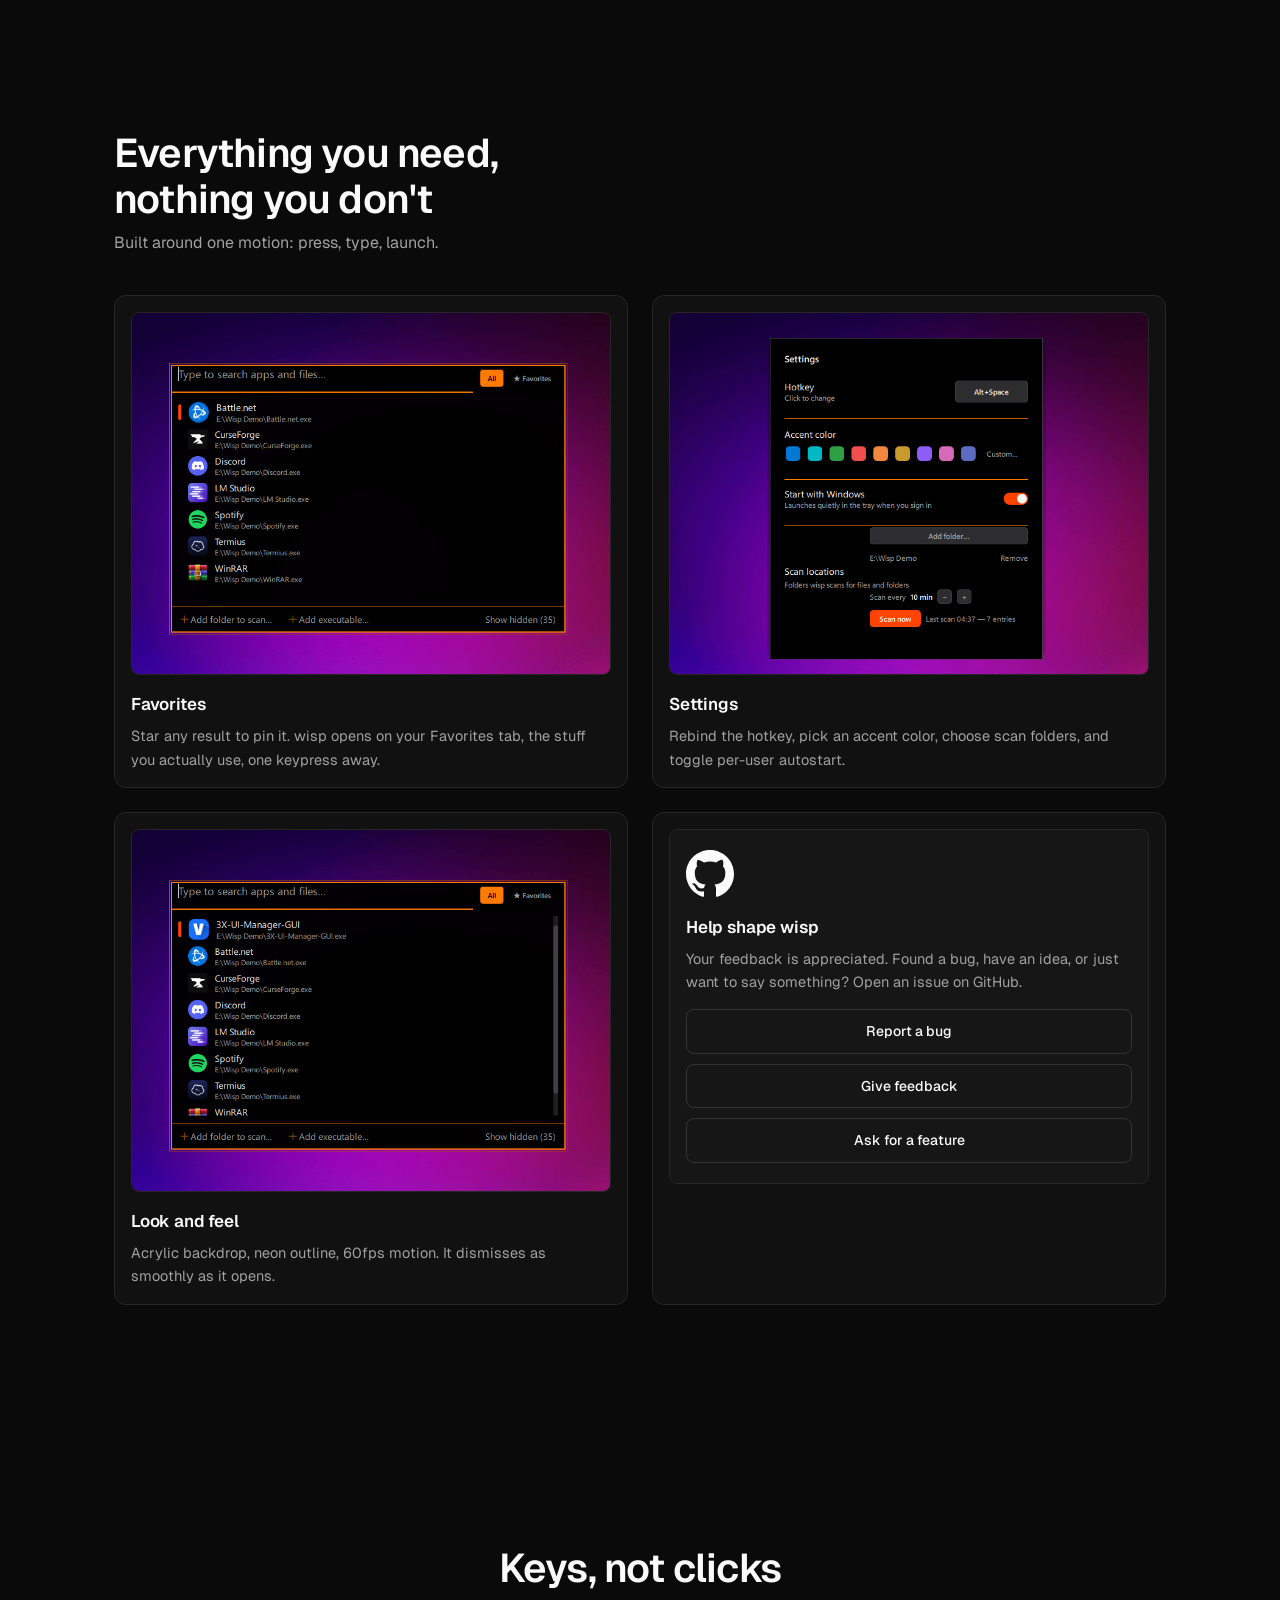
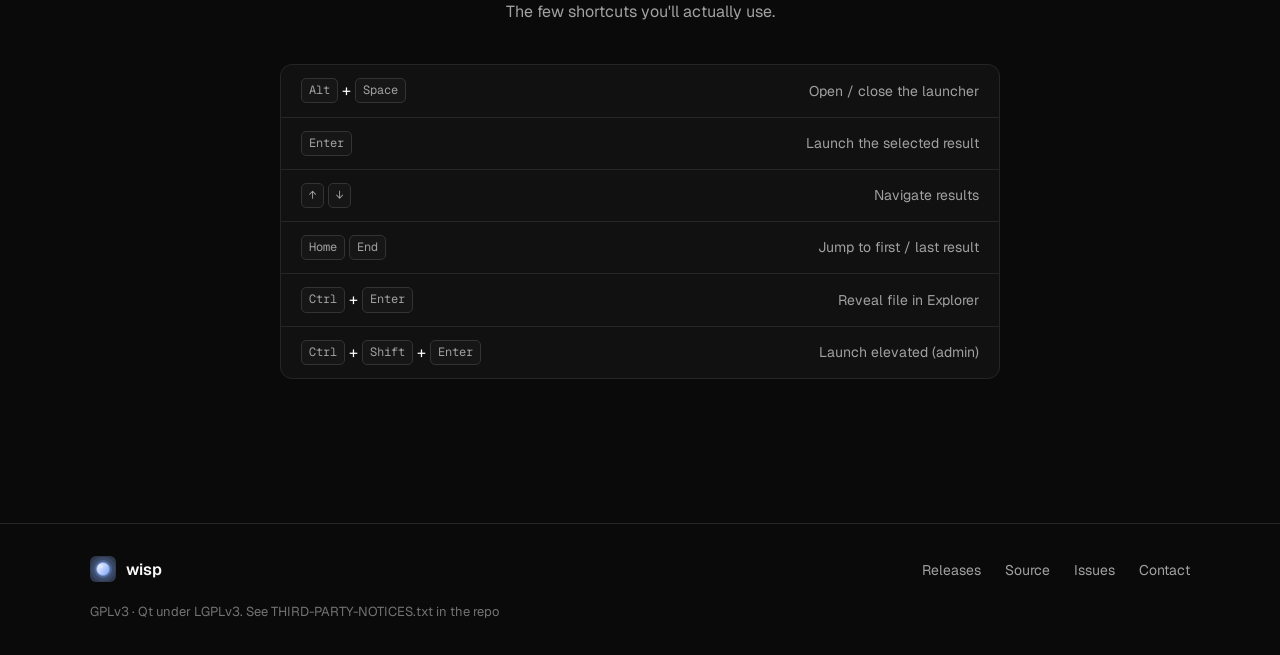
==== commit b4ef7db0: "Restore help card as 4th feature with GitHub logo" ====
--- a/index.html
+++ b/index.html
@@ -81,19 +81,6 @@
     </div>
   </section>
 
-  <section class="help" id="feedback">
-    <div class="help__inner reveal">
-      <svg class="help__logo" width="72" height="72" viewBox="0 0 16 16" fill="currentColor" aria-hidden="true"><path d="M8 0C3.58 0 0 3.58 0 8c0 3.54 2.29 6.53 5.47 7.59.4.07.55-.17.55-.38 0-.19-.01-.82-.01-1.49-2.01.37-2.53-.49-2.69-.94-.09-.23-.48-.94-.82-1.13-.28-.15-.68-.52-.01-.53.63-.01 1.08.58 1.23.82.72 1.21 1.87.87 2.33.66.07-.52.28-.87.51-1.07-1.78-.2-3.64-.89-3.64-3.95 0-.87.31-1.59.82-2.15-.08-.2-.36-1.02.08-2.12 0 0 .67-.21 2.2.82.64-.18 1.32-.27 2-.27s1.36.09 2 .27c1.53-1.04 2.2-.82 2.2-.82.44 1.1.16 1.92.08 2.12.51.56.82 1.27.82 2.15 0 3.07-1.87 3.75-3.65 3.95.29.25.54.73.54 1.48 0 1.07-.01 1.93-.01 2.2 0 .21.15.46.55.38A8.01 8.01 0 0 0 16 8c0-4.42-3.58-8-8-8Z"/></svg>
-      <h2 class="help__title">Help shape wisp</h2>
-      <p class="help__sub">Your feedback is appreciated. Found a bug, have an idea, or just want to say something? Open an issue on GitHub.</p>
-      <div class="help__actions">
-        <a class="btn btn--ghost" href="https://github.com/ThisIsDara/Wisp/issues/new?labels=bug" target="_blank" rel="noopener">Report a bug</a>
-        <a class="btn btn--ghost" href="https://github.com/ThisIsDara/Wisp/issues/new?labels=feedback" target="_blank" rel="noopener">Give feedback</a>
-        <a class="btn btn--ghost" href="https://github.com/ThisIsDara/Wisp/issues/new?labels=feature%20request" target="_blank" rel="noopener">Ask for a feature</a>
-      </div>
-    </div>
-  </section>
-
   <section class="features" id="features">
     <div class="section-head reveal">
       <h2 class="section-title">Everything you need,<br>nothing you don't</h2>
@@ -123,6 +110,19 @@
         </div>
         <h3 class="feature-card__title">Look and feel</h3>
         <p class="feature-card__text">Acrylic backdrop, neon outline, 60fps motion. It dismisses as smoothly as it opens.</p>
+      </article>
+
+      <article class="feature-card reveal">
+        <div class="feature-card__media feature-card__media--plain">
+          <svg class="help__logo" width="48" height="48" viewBox="0 0 16 16" fill="currentColor" aria-hidden="true"><path d="M8 0C3.58 0 0 3.58 0 8c0 3.54 2.29 6.53 5.47 7.59.4.07.55-.17.55-.38 0-.19-.01-.82-.01-1.49-2.01.37-2.53-.49-2.69-.94-.09-.23-.48-.94-.82-1.13-.28-.15-.68-.52-.01-.53.63-.01 1.08.58 1.23.82.72 1.21 1.87.87 2.33.66.07-.52.28-.87.51-1.07-1.78-.2-3.64-.89-3.64-3.95 0-.87.31-1.59.82-2.15-.08-.2-.36-1.02.08-2.12 0 0 .67-.21 2.2.82.64-.18 1.32-.27 2-.27s1.36.09 2 .27c1.53-1.04 2.2-.82 2.2-.82.44 1.1.16 1.92.08 2.12.51.56.82 1.27.82 2.15 0 3.07-1.87 3.75-3.65 3.95.29.25.54.73.54 1.48 0 1.07-.01 1.93-.01 2.2 0 .21.15.46.55.38A8.01 8.01 0 0 0 16 8c0-4.42-3.58-8-8-8Z"/></svg>
+          <h3 class="feature-card__title">Help shape wisp</h3>
+          <p class="feature-card__text">Your feedback is appreciated. Found a bug, have an idea, or just want to say something? Open an issue on GitHub.</p>
+          <div class="feature-card__actions">
+            <a class="feature-card__btn" href="https://github.com/ThisIsDara/Wisp/issues/new?labels=bug" target="_blank" rel="noopener">Report a bug</a>
+            <a class="feature-card__btn" href="https://github.com/ThisIsDara/Wisp/issues/new?labels=feedback" target="_blank" rel="noopener">Give feedback</a>
+            <a class="feature-card__btn" href="https://github.com/ThisIsDara/Wisp/issues/new?labels=feature%20request" target="_blank" rel="noopener">Ask for a feature</a>
+          </div>
+        </div>
       </article>
     </div>
   </section>
--- a/assets/style.css
+++ b/assets/style.css
@@ -292,27 +292,27 @@
 
 .feature-card__media--plain { padding: 20px 16px; }
 
-/* ---------- help section ---------- */
-
-.help {
-  padding: clamp(64px, 10vw, 110px) 24px;
-  max-width: 1100px;
-  margin: 0 auto;
-}
-
-.help__inner { text-align: center; max-width: 640px; margin: 0 auto; }
-
-.help__logo {
-  display: inline-block;
+/* help card inside the feature grid */
+.help__logo { color: var(--text); display: block; margin-bottom: 12px; }
+
+.feature-card__actions { display: flex; flex-direction: column; gap: 10px; margin-top: 16px; }
+
+.feature-card__btn {
+  display: block;
+  padding: 10px 14px;
+  border: 1px solid var(--border-strong);
+  border-radius: var(--radius-sm);
+  background: var(--surface-2);
   color: var(--text);
-  margin-bottom: 24px;
-}
-
-.help__title { font-size: clamp(28px, 4vw, 40px); font-weight: 600; letter-spacing: -0.02em; }
-
-.help__sub { margin-top: 12px; color: var(--text-2); font-size: 16px; }
-
-.help__actions { display: flex; gap: 12px; justify-content: center; margin-top: 28px; flex-wrap: wrap; }
+  font-family: var(--sans);
+  font-size: 14px;
+  font-weight: 500;
+  text-decoration: none;
+  text-align: center;
+  transition: border-color 140ms ease, color 140ms ease;
+}
+
+.feature-card__btn:hover { border-color: var(--accent); color: var(--accent); }
 
 .feature-card__title { margin-top: 16px; font-size: 17px; font-weight: 600; letter-spacing: -0.01em; }
 
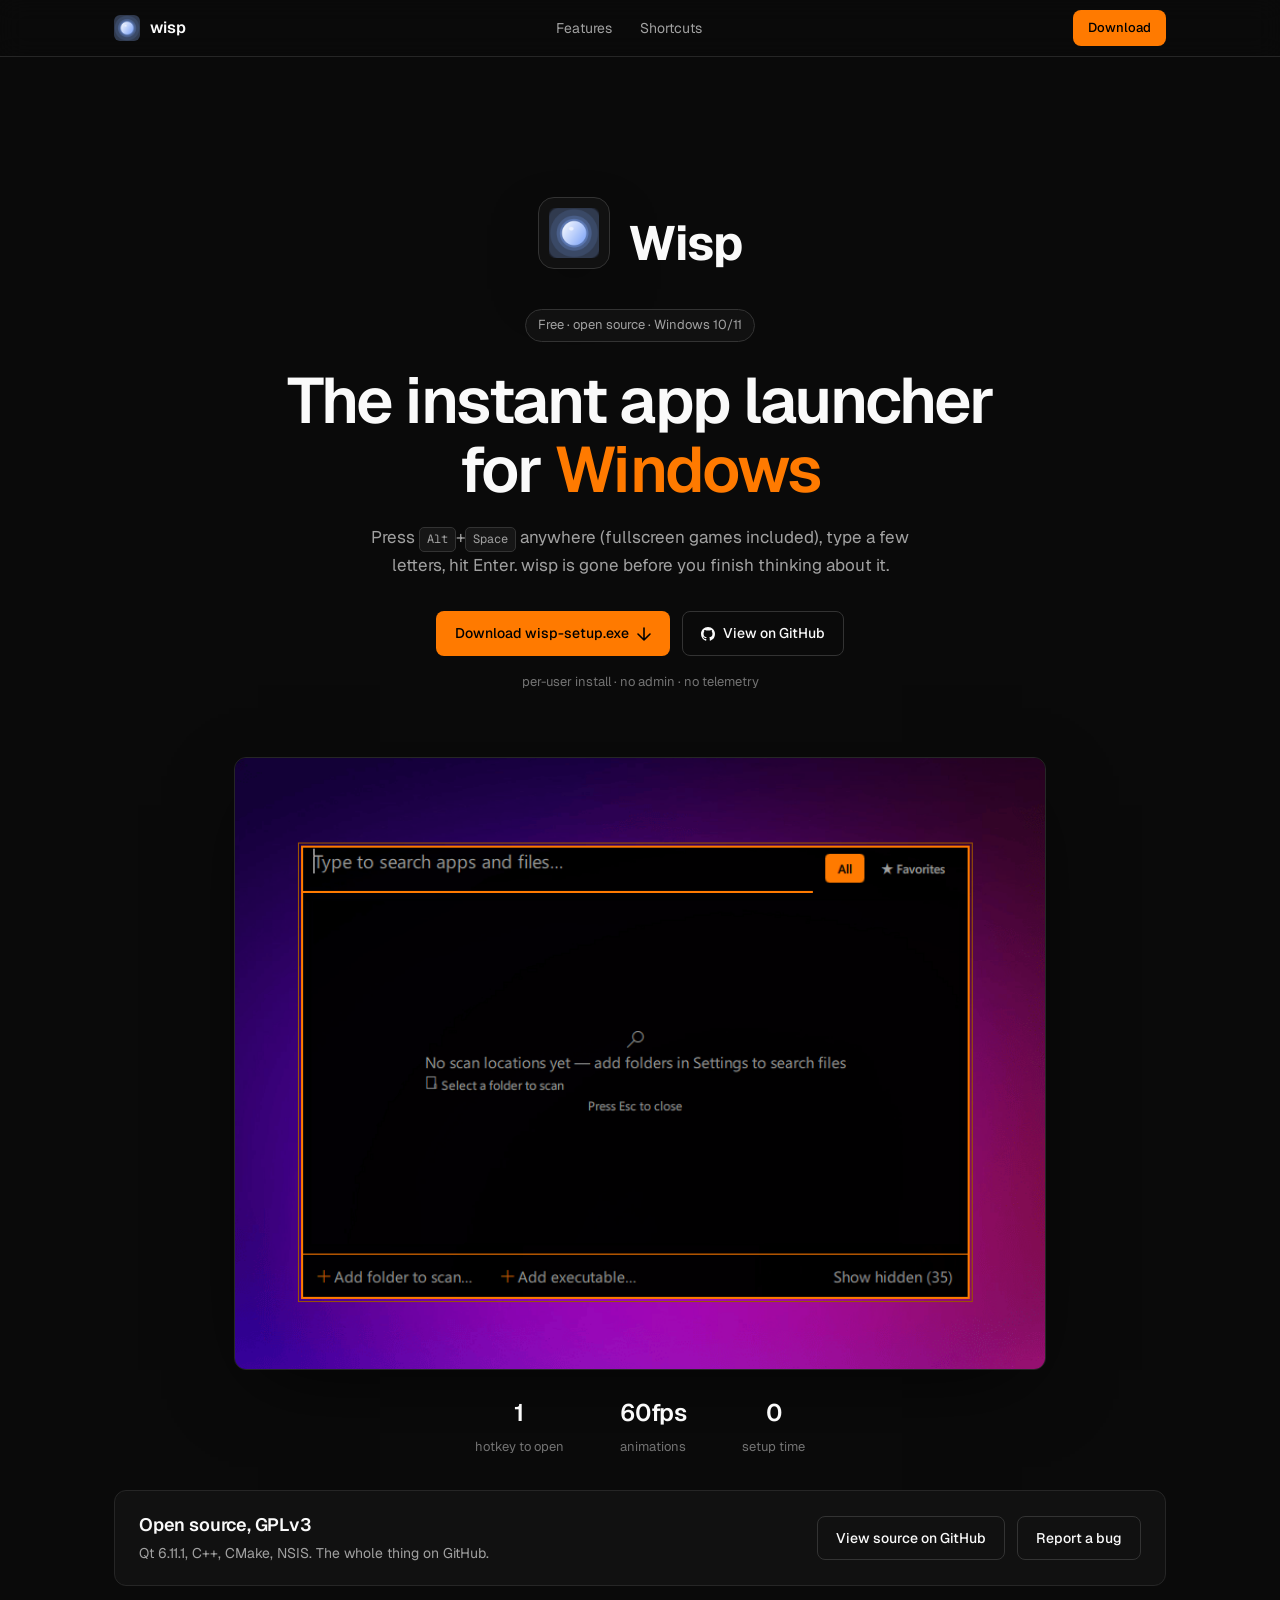
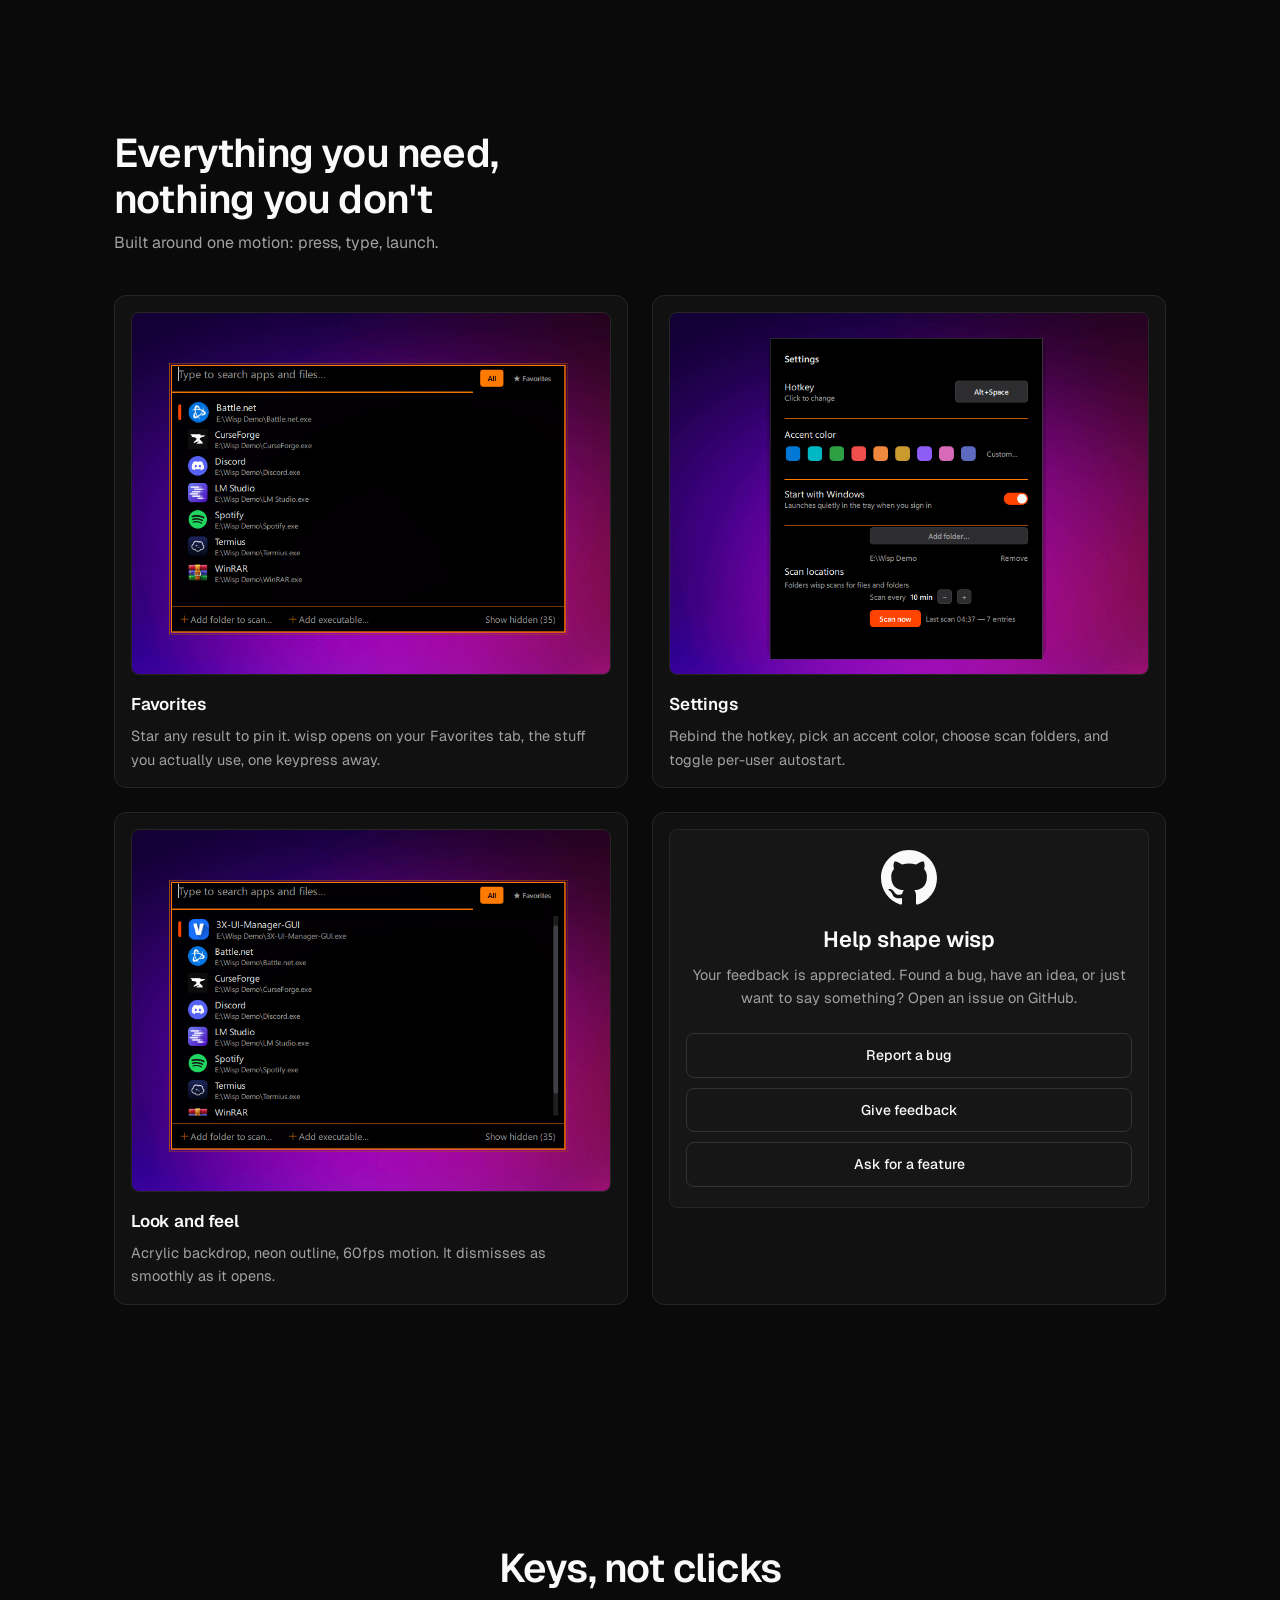
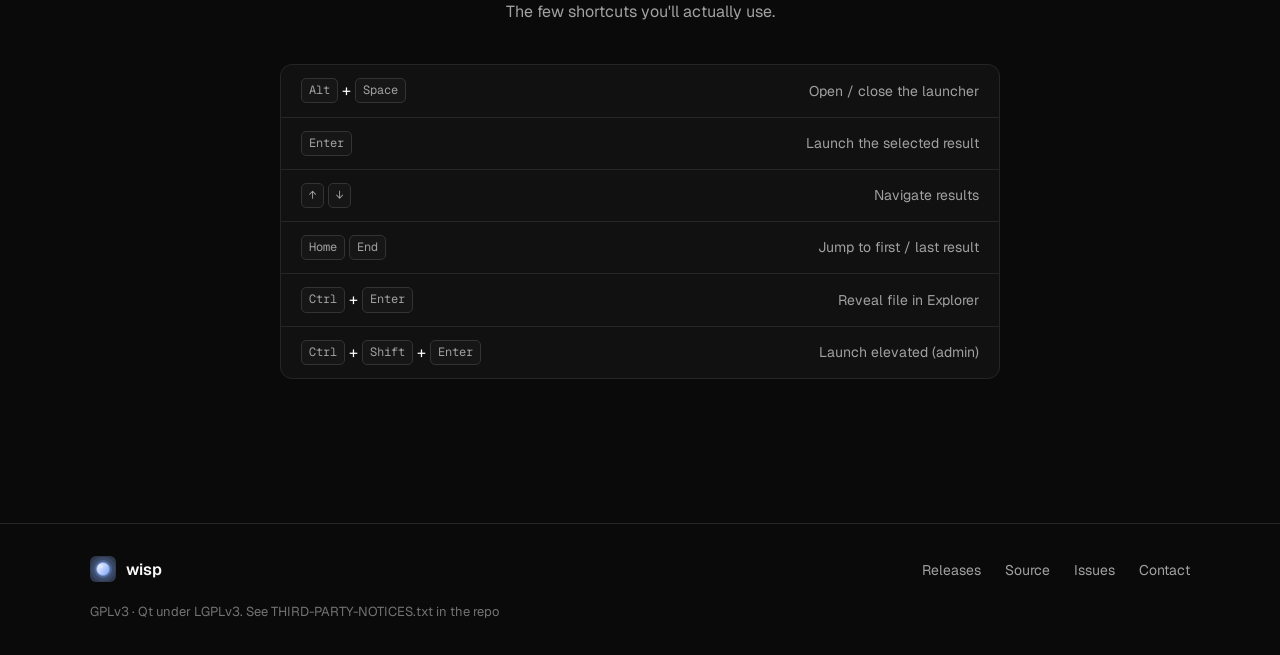
==== commit 09a1b487: "Center and enlarge help card logo/title; restyle buttons" ====
--- a/index.html
+++ b/index.html
@@ -113,14 +113,14 @@
       </article>
 
       <article class="feature-card reveal">
-        <div class="feature-card__media feature-card__media--plain">
-          <svg class="help__logo" width="48" height="48" viewBox="0 0 16 16" fill="currentColor" aria-hidden="true"><path d="M8 0C3.58 0 0 3.58 0 8c0 3.54 2.29 6.53 5.47 7.59.4.07.55-.17.55-.38 0-.19-.01-.82-.01-1.49-2.01.37-2.53-.49-2.69-.94-.09-.23-.48-.94-.82-1.13-.28-.15-.68-.52-.01-.53.63-.01 1.08.58 1.23.82.72 1.21 1.87.87 2.33.66.07-.52.28-.87.51-1.07-1.78-.2-3.64-.89-3.64-3.95 0-.87.31-1.59.82-2.15-.08-.2-.36-1.02.08-2.12 0 0 .67-.21 2.2.82.64-.18 1.32-.27 2-.27s1.36.09 2 .27c1.53-1.04 2.2-.82 2.2-.82.44 1.1.16 1.92.08 2.12.51.56.82 1.27.82 2.15 0 3.07-1.87 3.75-3.65 3.95.29.25.54.73.54 1.48 0 1.07-.01 1.93-.01 2.2 0 .21.15.46.55.38A8.01 8.01 0 0 0 16 8c0-4.42-3.58-8-8-8Z"/></svg>
+        <div class="feature-card__media feature-card__media--plain feature-card__help">
+          <svg class="help__logo" width="56" height="56" viewBox="0 0 16 16" fill="currentColor" aria-hidden="true"><path d="M8 0C3.58 0 0 3.58 0 8c0 3.54 2.29 6.53 5.47 7.59.4.07.55-.17.55-.38 0-.19-.01-.82-.01-1.49-2.01.37-2.53-.49-2.69-.94-.09-.23-.48-.94-.82-1.13-.28-.15-.68-.52-.01-.53.63-.01 1.08.58 1.23.82.72 1.21 1.87.87 2.33.66.07-.52.28-.87.51-1.07-1.78-.2-3.64-.89-3.64-3.95 0-.87.31-1.59.82-2.15-.08-.2-.36-1.02.08-2.12 0 0 .67-.21 2.2.82.64-.18 1.32-.27 2-.27s1.36.09 2 .27c1.53-1.04 2.2-.82 2.2-.82.44 1.1.16 1.92.08 2.12.51.56.82 1.27.82 2.15 0 3.07-1.87 3.75-3.65 3.95.29.25.54.73.54 1.48 0 1.07-.01 1.93-.01 2.2 0 .21.15.46.55.38A8.01 8.01 0 0 0 16 8c0-4.42-3.58-8-8-8Z"/></svg>
           <h3 class="feature-card__title">Help shape wisp</h3>
           <p class="feature-card__text">Your feedback is appreciated. Found a bug, have an idea, or just want to say something? Open an issue on GitHub.</p>
           <div class="feature-card__actions">
-            <a class="feature-card__btn" href="https://github.com/ThisIsDara/Wisp/issues/new?labels=bug" target="_blank" rel="noopener">Report a bug</a>
-            <a class="feature-card__btn" href="https://github.com/ThisIsDara/Wisp/issues/new?labels=feedback" target="_blank" rel="noopener">Give feedback</a>
-            <a class="feature-card__btn" href="https://github.com/ThisIsDara/Wisp/issues/new?labels=feature%20request" target="_blank" rel="noopener">Ask for a feature</a>
+            <a class="btn btn--ghost feature-card__btn" href="https://github.com/ThisIsDara/Wisp/issues/new?labels=bug" target="_blank" rel="noopener">Report a bug</a>
+            <a class="btn btn--ghost feature-card__btn" href="https://github.com/ThisIsDara/Wisp/issues/new?labels=feedback" target="_blank" rel="noopener">Give feedback</a>
+            <a class="btn btn--ghost feature-card__btn" href="https://github.com/ThisIsDara/Wisp/issues/new?labels=feature%20request" target="_blank" rel="noopener">Ask for a feature</a>
           </div>
         </div>
       </article>
--- a/assets/style.css
+++ b/assets/style.css
@@ -293,26 +293,15 @@
 .feature-card__media--plain { padding: 20px 16px; }
 
 /* help card inside the feature grid */
-.help__logo { color: var(--text); display: block; margin-bottom: 12px; }
-
-.feature-card__actions { display: flex; flex-direction: column; gap: 10px; margin-top: 16px; }
-
-.feature-card__btn {
-  display: block;
-  padding: 10px 14px;
-  border: 1px solid var(--border-strong);
-  border-radius: var(--radius-sm);
-  background: var(--surface-2);
-  color: var(--text);
-  font-family: var(--sans);
-  font-size: 14px;
-  font-weight: 500;
-  text-decoration: none;
-  text-align: center;
-  transition: border-color 140ms ease, color 140ms ease;
-}
-
-.feature-card__btn:hover { border-color: var(--accent); color: var(--accent); }
+.feature-card__help { text-align: center; }
+
+.help__logo { color: var(--text); margin: 0 auto 16px; display: block; }
+
+.feature-card__help .feature-card__title { font-size: 22px; }
+
+.feature-card__actions { display: flex; flex-direction: column; gap: 10px; margin-top: 24px; }
+
+.feature-card__btn { width: 100%; }
 
 .feature-card__title { margin-top: 16px; font-size: 17px; font-weight: 600; letter-spacing: -0.01em; }
 
